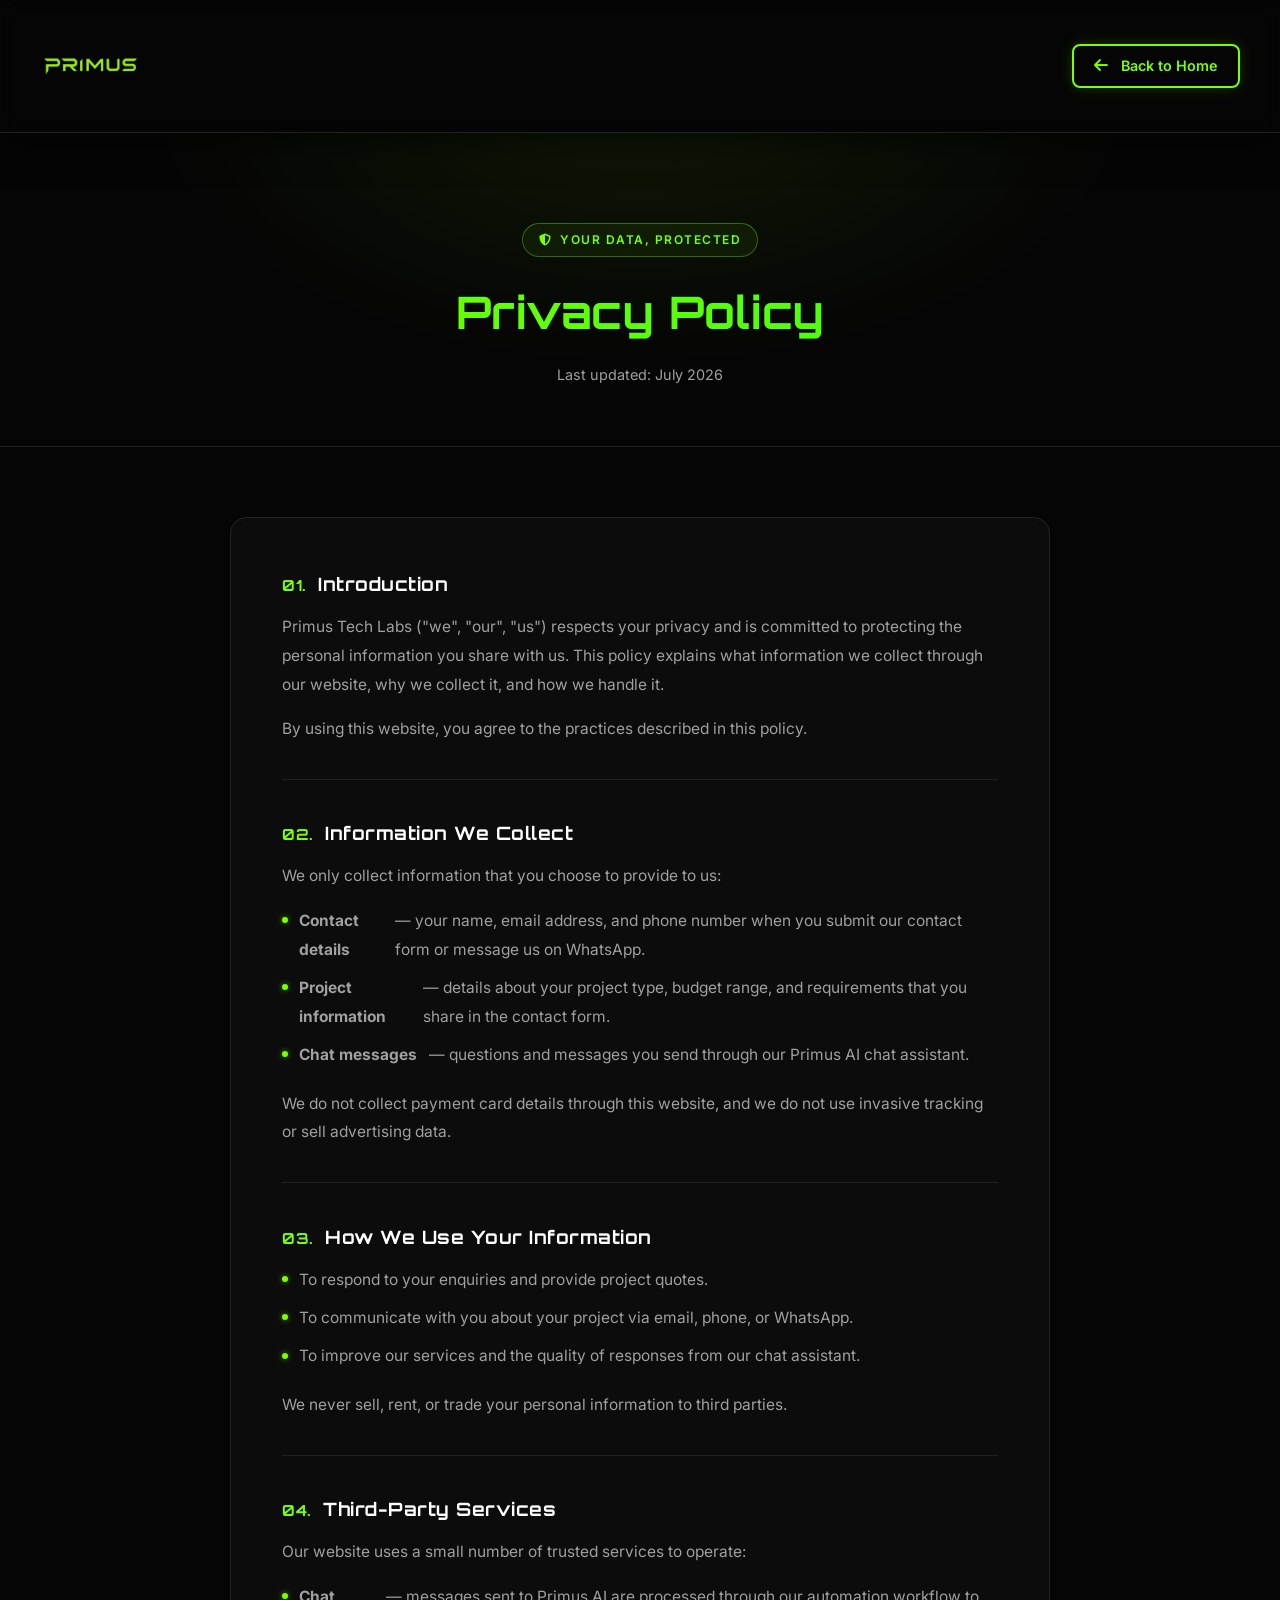
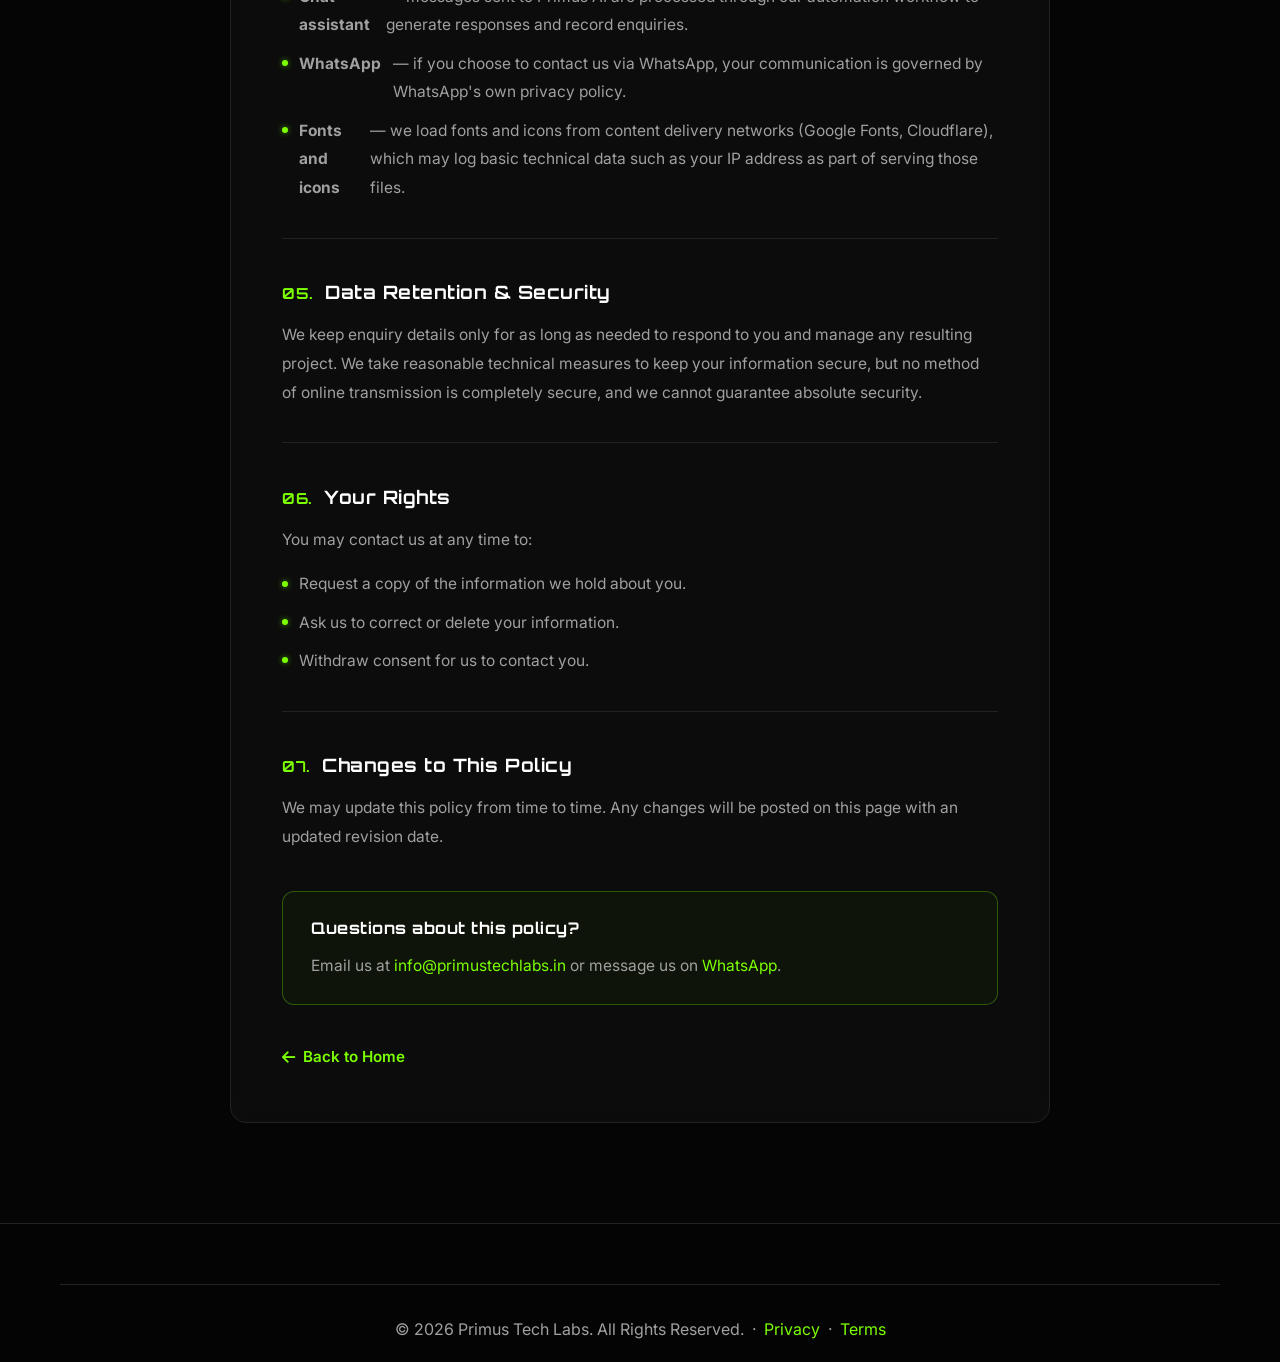
==== privacy.html @ ae185d6f "first commit" ====
<!DOCTYPE html>
<html lang="en">

<head>
    <meta charset="UTF-8">
    <meta name="viewport" content="width=device-width, initial-scale=1.0">
    <meta name="description"
        content="Privacy Policy for Primus Tech Labs — how we collect, use, and protect your information.">
    <meta name="robots" content="noindex, follow">
    <title>Privacy Policy | Primus Tech Labs</title>

    <link
        href="https://fonts.googleapis.com/css2?family=Orbitron:wght@400;700;900&family=Inter:wght@300;400;500;600;700&display=swap"
        rel="stylesheet">
    <link rel="stylesheet" href="https://cdnjs.cloudflare.com/ajax/libs/font-awesome/6.4.0/css/all.min.css">
    <link rel="stylesheet" href="style.css">
</head>

<body>
    <!-- Navbar -->
    <nav class="navbar">
        <div class="container navbar-content">
            <a href="index.html" class="navbar-brand">
                <img src="images/logo.png" alt="Primus Tech Labs logo" class="logo">
            </a>
            <a href="index.html" class="btn btn-secondary small"><i class="fas fa-arrow-left" aria-hidden="true"></i>
                Back to Home</a>
        </div>
    </nav>

    <!-- Legal Hero -->
    <header class="legal-hero">
        <div class="container">
            <span class="section-eyebrow"><i class="fas fa-shield-halved" aria-hidden="true"></i> Your Data,
                Protected</span>
            <h1>Privacy Policy</h1>
            <p class="legal-updated">Last updated: July 2026</p>
        </div>
    </header>

    <!-- Legal Body -->
    <main class="legal-body">
        <div class="container">
            <article class="legal-card">
                <h2><span class="legal-num">01.</span> Introduction</h2>
                <p>Primus Tech Labs ("we", "our", "us") respects your privacy and is committed to protecting the
                    personal information you share with us. This policy explains what information we collect through
                    our website, why we collect it, and how we handle it.</p>
                <p>By using this website, you agree to the practices described in this policy.</p>

                <hr class="legal-divider">

                <h2><span class="legal-num">02.</span> Information We Collect</h2>
                <p>We only collect information that you choose to provide to us:</p>
                <ul>
                    <li><strong>Contact details</strong> — your name, email address, and phone number when you submit
                        our contact form or message us on WhatsApp.</li>
                    <li><strong>Project information</strong> — details about your project type, budget range, and
                        requirements that you share in the contact form.</li>
                    <li><strong>Chat messages</strong> — questions and messages you send through our Primus AI chat
                        assistant.</li>
                </ul>
                <p>We do not collect payment card details through this website, and we do not use invasive tracking
                    or sell advertising data.</p>

                <hr class="legal-divider">

                <h2><span class="legal-num">03.</span> How We Use Your Information</h2>
                <ul>
                    <li>To respond to your enquiries and provide project quotes.</li>
                    <li>To communicate with you about your project via email, phone, or WhatsApp.</li>
                    <li>To improve our services and the quality of responses from our chat assistant.</li>
                </ul>
                <p>We never sell, rent, or trade your personal information to third parties.</p>

                <hr class="legal-divider">

                <h2><span class="legal-num">04.</span> Third-Party Services</h2>
                <p>Our website uses a small number of trusted services to operate:</p>
                <ul>
                    <li><strong>Chat assistant</strong> — messages sent to Primus AI are processed through our
                        automation workflow to generate responses and record enquiries.</li>
                    <li><strong>WhatsApp</strong> — if you choose to contact us via WhatsApp, your communication is
                        governed by WhatsApp's own privacy policy.</li>
                    <li><strong>Fonts and icons</strong> — we load fonts and icons from content delivery networks
                        (Google Fonts, Cloudflare), which may log basic technical data such as your IP address as part
                        of serving those files.</li>
                </ul>

                <hr class="legal-divider">

                <h2><span class="legal-num">05.</span> Data Retention &amp; Security</h2>
                <p>We keep enquiry details only for as long as needed to respond to you and manage any resulting
                    project. We take reasonable technical measures to keep your information secure, but no method of
                    online transmission is completely secure, and we cannot guarantee absolute security.</p>

                <hr class="legal-divider">

                <h2><span class="legal-num">06.</span> Your Rights</h2>
                <p>You may contact us at any time to:</p>
                <ul>
                    <li>Request a copy of the information we hold about you.</li>
                    <li>Ask us to correct or delete your information.</li>
                    <li>Withdraw consent for us to contact you.</li>
                </ul>

                <hr class="legal-divider">

                <h2><span class="legal-num">07.</span> Changes to This Policy</h2>
                <p>We may update this policy from time to time. Any changes will be posted on this page with an
                    updated revision date.</p>

                <div class="legal-contact-box">
                    <h3>Questions about this policy?</h3>
                    <p style="margin-bottom: 0;">Email us at <a
                            href="mailto:info@primustechlabs.in">info@primustechlabs.in</a>
                        or message us on <a href="https://wa.me/917639416446" target="_blank"
                            rel="noopener">WhatsApp</a>.</p>
                </div>

                <a href="index.html" class="legal-back"><i class="fas fa-arrow-left" aria-hidden="true"></i> Back to
                    Home</a>
            </article>
        </div>
    </main>

    <!-- Footer -->
    <footer class="footer">
        <div class="container">
            <div class="footer-bottom">
                <p>&copy; 2026 Primus Tech Labs. All Rights Reserved. &nbsp;·&nbsp; <a href="privacy.html"
                        style="color: var(--primary-green); text-decoration: none;">Privacy</a> &nbsp;·&nbsp;
                    <a href="terms.html" style="color: var(--primary-green); text-decoration: none;">Terms</a></p>
            </div>
        </div>
    </footer>
</body>

</html>
---- style.css ----
/* ==================== ROOT & GENERAL ==================== */

:root {
    --primary-green: #7CFF00;
    --accent-green: #39FF14;
    --bg-dark: #050505;
    --bg-card: #111111;
    --border-color: #222222;
    --text-primary: #FFFFFF;
    --text-secondary: #A0A0A0;
    --transition: 0.3s cubic-bezier(0.4, 0, 0.2, 1);
}

* {
    margin: 0;
    padding: 0;
    box-sizing: border-box;
}

html {
    scroll-behavior: smooth;
}

body {
    font-family: 'Inter', sans-serif;
    background-color: var(--bg-dark);
    color: var(--text-primary);
    line-height: 1.6;
    overflow-x: hidden;
}

.container {
    max-width: 1200px;
    margin: 0 auto;
    padding: 0 20px;
}

/* ==================== TYPOGRAPHY ==================== */

h1,
h2,
h3,
h4,
h5,
h6 {
    font-family: 'Orbitron', sans-serif;
    font-weight: 700;
    letter-spacing: 0.5px;
}

.section-header {
    text-align: center;
    max-width: 640px;
    margin: 0 auto 3.5rem;
}

.section-eyebrow {
    display: inline-flex;
    align-items: center;
    gap: 0.5rem;
    padding: 0.4rem 1rem;
    border: 1px solid rgba(124, 255, 0, 0.35);
    border-radius: 999px;
    background: rgba(124, 255, 0, 0.06);
    color: var(--primary-green);
    font-size: 0.75rem;
    font-weight: 600;
    letter-spacing: 1.5px;
    text-transform: uppercase;
    margin-bottom: 1.1rem;
}

.section-title {
    font-size: clamp(1.7rem, 3.2vw, 2.6rem);
    margin-bottom: 0.75rem;
    background: linear-gradient(135deg, var(--primary-green), var(--accent-green));
    -webkit-background-clip: text;
    -webkit-text-fill-color: transparent;
    background-clip: text;
    text-align: center;
    animation: fadeInDown 0.8s ease-out;
    line-height: 1.25;
}

@media (max-width: 768px) {
    .section-title {
        font-size: 2rem;
        margin-bottom: 0.8rem;
    }
}

@media (max-width: 480px) {
    .section-title {
        font-size: 1.6rem;
        margin-bottom: 0.6rem;
    }
}

.section-subtitle {
    text-align: center;
    color: var(--text-secondary);
    font-size: 1.02rem;
    margin: 0;
    line-height: 1.7;
}

/* ==================== ANIMATIONS ==================== */

@keyframes fadeInDown {
    from {
        opacity: 0;
        transform: translateY(-30px);
    }

    to {
        opacity: 1;
        transform: translateY(0);
    }
}

@keyframes fadeInUp {
    from {
        opacity: 0;
        transform: translateY(30px);
    }

    to {
        opacity: 1;
        transform: translateY(0);
    }
}

@keyframes slideIn {
    from {
        opacity: 0;
        transform: translateX(-50px);
    }

    to {
        opacity: 1;
        transform: translateX(0);
    }
}

@keyframes glow {

    0%,
    100% {
        box-shadow: 0 0 20px rgba(124, 255, 0, 0.3), inset 0 0 20px rgba(124, 255, 0, 0.1);
    }

    50% {
        box-shadow: 0 0 40px rgba(124, 255, 0, 0.6), inset 0 0 20px rgba(124, 255, 0, 0.2);
    }
}

@keyframes float {

    0%,
    100% {
        transform: translateY(0px) rotate(0deg);
    }

    50% {
        transform: translateY(-20px) rotate(5deg);
    }
}

@keyframes pulse {

    0%,
    100% {
        opacity: 1;
    }

    50% {
        opacity: 0.7;
    }
}

@keyframes rotateShape {
    0% {
        transform: rotate(0deg);
    }

    100% {
        transform: rotate(360deg);
    }
}

@keyframes shimmer {
    0% {
        background-position: -1000px 0;
    }

    100% {
        background-position: 1000px 0;
    }
}

/* ==================== BUTTONS ==================== */

.btn {
    display: inline-flex;
    align-items: center;
    justify-content: center;
    gap: 0.5rem;
    padding: 12px 30px;
    border-radius: 8px;
    font-family: 'Inter', sans-serif;
    font-size: 1rem;
    font-weight: 600;
    text-decoration: none;
    cursor: pointer;
    transition: all var(--transition);
    border: 2px solid transparent;
    text-align: center;
}

.btn-primary {
    background-color: var(--primary-green);
    color: var(--bg-dark);
    box-shadow: 0 0 20px rgba(124, 255, 0, 0.3);
}

.btn-primary:hover {
    background-color: var(--accent-green);
    box-shadow: 0 0 40px rgba(124, 255, 0, 0.6);
    transform: translateY(-3px);
}

.btn-primary-outline {
    background: transparent;
    color: var(--primary-green);
    border-color: var(--primary-green);
}

.btn-primary-outline:hover {
    background-color: var(--primary-green);
    color: var(--bg-dark);
    box-shadow: 0 0 30px rgba(124, 255, 0, 0.5);
}

.btn-secondary {
    background: transparent;
    color: var(--primary-green);
    border: 2px solid var(--primary-green);
    box-shadow: 0 0 15px rgba(124, 255, 0, 0.2);
}

.btn-secondary:hover {
    background-color: var(--primary-green);
    color: var(--bg-dark);
    box-shadow: 0 0 30px rgba(124, 255, 0, 0.6);
    transform: translateY(-3px);
}

.btn.small {
    padding: 8px 20px;
    font-size: 0.9rem;
}

.btn i {
    font-size: 1.1em;
    margin-right: 0.3rem;
}

/* ==================== NAVBAR ==================== */

.navbar {
    position: sticky;
    top: 0;
    z-index: 1000;
    backdrop-filter: blur(10px);
    background-color: rgba(5, 5, 5, 0.8);
    border-bottom: 1px solid var(--border-color);
    box-shadow: 0 10px 30px rgba(0, 0, 0, 0.5);
}

.navbar-content {
    display: flex;
    justify-content: space-between;
    align-items: center;
    padding: 1rem 0;
}

.navbar-brand {
    display: flex;
    align-items: center;
    gap: 10px;
    font-size: 1.3rem;
    font-weight: 700;
    color: var(--primary-green);
    text-decoration: none;
    transition: all var(--transition);
}

.navbar-brand:hover {
    text-shadow: 0 0 20px rgba(124, 255, 0, 0.5);
}

.logo {
    height: 100px;
    width: auto;
    max-width: 160px;
    object-fit: contain;
    border-radius: 8px;
}

.brand-text {
    font-family: 'Orbitron', sans-serif;
    letter-spacing: 1px;
}

.nav-links {
    display: flex;
    list-style: none;
    gap: 2rem;
    align-items: center;
}

.nav-links a {
    color: var(--text-primary);
    text-decoration: none;
    font-weight: 500;
    transition: all var(--transition);
    position: relative;
}

.nav-links a::after {
    content: '';
    position: absolute;
    bottom: -5px;
    left: 0;
    width: 0;
    height: 2px;
    background-color: var(--primary-green);
    transition: width var(--transition);
}

.nav-links a:hover::after {
    width: 100%;
}

.nav-links a:hover {
    color: var(--primary-green);
}

.hamburger {
    display: none;
    flex-direction: column;
    gap: 5px;
    background: none;
    border: none;
    cursor: pointer;
    z-index: 1001;
}

.hamburger span {
    width: 25px;
    height: 3px;
    background-color: var(--primary-green);
    border-radius: 2px;
    transition: all 0.3s ease;
}

.hamburger.active span:nth-child(1) {
    transform: rotate(45deg) translate(10px, 10px);
}

.hamburger.active span:nth-child(2) {
    opacity: 0;
}

.hamburger.active span:nth-child(3) {
    transform: rotate(-45deg) translate(7px, -7px);
}

@media (max-width: 768px) {
    .hamburger {
        display: flex;
    }

    .nav-links {
        position: absolute;
        top: 100%;
        left: 0;
        width: 100%;
        flex-direction: column;
        gap: 0;
        background-color: rgba(5, 5, 5, 0.98);
        border-bottom: 1px solid var(--border-color);
        max-height: 0;
        overflow: hidden;
        transition: max-height 0.3s ease;
        z-index: 100;
    }

    .nav-links.active {
        max-height: 600px;
    }

    .nav-links li {
        width: 100%;
        padding: 1rem;
        text-align: center;
        border-bottom: 1px solid var(--border-color);
    }

    .nav-links a {
        display: block;
    }

    .nav-links a::after {
        display: none;
    }

    .nav-links .btn {
        margin: 0.8rem auto;
        display: inline-flex;
    }
}

@media (max-width: 480px) {
    .navbar-brand {
        gap: 8px;
        font-size: 1.1rem;
    }

    .logo {
        height: 38px;
        max-width: 130px;
    }

    .brand-text {
        font-size: 0.95rem;
    }

    .nav-links li {
        padding: 0.8rem;
    }

    .nav-links a {
        font-size: 0.95rem;
    }

    .hamburger {
        gap: 4px;
    }

    .hamburger span {
        width: 20px;
        height: 2.5px;
    }
}

/* ==================== HERO SECTION ==================== */

.hero {
    position: relative;
    min-height: 100vh;
    display: flex;
    align-items: center;
    overflow: hidden;
    padding: clamp(60px, 10vh, 120px) 0;
    background: var(--bg-dark);
}

.particle-bg {
    position: absolute;
    inset: 0;
    width: 100%;
    height: 100%;
}

/* Soft radial green glows */
.hero-glow {
    position: absolute;
    border-radius: 50%;
    filter: blur(120px);
    pointer-events: none;
    z-index: 1;
}

.hero-glow-left {
    width: 480px;
    height: 480px;
    top: -140px;
    left: -160px;
    background: radial-gradient(circle, rgba(124, 255, 0, 0.10) 0%, transparent 70%);
}

.hero-glow-right {
    width: 560px;
    height: 560px;
    bottom: -180px;
    right: -140px;
    background: radial-gradient(circle, rgba(57, 255, 20, 0.08) 0%, transparent 70%);
}

.hero-content {
    position: relative;
    z-index: 10;
    display: grid;
    grid-template-columns: 1.05fr 0.95fr;
    gap: clamp(3rem, 6vw, 5.5rem);
    align-items: center;
    width: 100%;
}

/* --- Left column --- */

.hero-text {
    animation: slideIn 0.8s ease-out;
    max-width: 560px;
}

.hero-eyebrow {
    display: inline-flex;
    align-items: center;
    gap: 0.5rem;
    padding: 0.45rem 1rem;
    border: 1px solid rgba(124, 255, 0, 0.35);
    border-radius: 999px;
    background: rgba(124, 255, 0, 0.06);
    color: var(--primary-green);
    font-size: 0.8rem;
    font-weight: 600;
    letter-spacing: 1.5px;
    text-transform: uppercase;
    margin-bottom: 1.75rem;
}

.eyebrow-dot {
    width: 7px;
    height: 7px;
    border-radius: 50%;
    background: var(--primary-green);
    box-shadow: 0 0 8px var(--primary-green);
    animation: pulse 2s ease-in-out infinite;
}

.hero-title {
    font-size: clamp(2rem, 4.5vw, 3.4rem);
    line-height: 1.18;
    letter-spacing: 0.5px;
    margin-bottom: 1.5rem;
    color: var(--text-primary);
}

.title-accent {
    background: linear-gradient(135deg, var(--primary-green), var(--accent-green));
    -webkit-background-clip: text;
    -webkit-text-fill-color: transparent;
    background-clip: text;
}

.hero-subtitle {
    font-size: clamp(1rem, 1.4vw, 1.15rem);
    color: var(--text-secondary);
    margin-bottom: 2.25rem;
    line-height: 1.75;
    max-width: 48ch;
}

.hero-buttons {
    display: flex;
    gap: 1rem;
    flex-wrap: wrap;
    margin-bottom: 2.25rem;
}

.btn-hero {
    padding: 16px 36px;
    font-size: 1.05rem;
    box-shadow: 0 0 30px rgba(124, 255, 0, 0.45), 0 8px 24px rgba(0, 0, 0, 0.4);
}

.btn-hero:hover {
    box-shadow: 0 0 50px rgba(124, 255, 0, 0.7), 0 10px 28px rgba(0, 0, 0, 0.45);
}

.btn-hero-secondary {
    padding: 14px 30px;
    border-width: 1px;
    box-shadow: none;
}

.btn-hero-secondary:hover {
    box-shadow: 0 0 24px rgba(124, 255, 0, 0.4);
}

/* Trust indicators */
.hero-trust {
    display: flex;
    flex-wrap: wrap;
    gap: 0.6rem 1rem;
    list-style: none;
    padding: 0;
    margin: 0;
}

.hero-trust li {
    display: inline-flex;
    align-items: center;
    gap: 0.5rem;
    padding: 0.5rem 0.9rem;
    border: 1px solid var(--border-color);
    border-radius: 8px;
    background: rgba(17, 17, 17, 0.7);
    color: var(--text-secondary);
    font-size: 0.85rem;
    font-weight: 500;
    transition: border-color var(--transition), color var(--transition);
}

.hero-trust li:hover {
    border-color: rgba(124, 255, 0, 0.4);
    color: var(--text-primary);
}

.hero-trust li i {
    color: var(--primary-green);
    font-size: 0.75rem;
}

/* --- Right column: mockups --- */

.hero-visual {
    position: relative;
    min-height: 440px;
    animation: fadeInUp 0.8s ease-out 0.2s both;
}

.mockup-glow {
    position: absolute;
    top: 50%;
    left: 50%;
    width: 90%;
    height: 80%;
    transform: translate(-50%, -50%);
    background: radial-gradient(ellipse, rgba(124, 255, 0, 0.14) 0%, transparent 65%);
    filter: blur(40px);
    animation: glowPulse 5s ease-in-out infinite;
    pointer-events: none;
}

@keyframes glowPulse {

    0%,
    100% {
        opacity: 0.7;
    }

    50% {
        opacity: 1;
    }
}

/* Browser window */
.browser-mockup {
    position: absolute;
    top: 8%;
    left: 0;
    width: 82%;
    border: 1px solid rgba(124, 255, 0, 0.25);
    border-radius: 12px;
    background: #0b0d0a;
    box-shadow: 0 24px 60px rgba(0, 0, 0, 0.6), 0 0 40px rgba(124, 255, 0, 0.08);
    overflow: hidden;
    animation: floatSoft 7s ease-in-out infinite;
}

.browser-bar {
    display: flex;
    align-items: center;
    gap: 6px;
    padding: 10px 14px;
    background: #101310;
    border-bottom: 1px solid rgba(124, 255, 0, 0.15);
}

.browser-dot {
    width: 10px;
    height: 10px;
    border-radius: 50%;
}

.dot-red {
    background: #ff5f57;
}

.dot-yellow {
    background: #febc2e;
}

.dot-green {
    background: #28c840;
}

.browser-url {
    margin-left: 12px;
    flex: 1;
    display: flex;
    align-items: center;
    gap: 6px;
    padding: 4px 12px;
    border-radius: 6px;
    background: #181c17;
    color: #6f7a68;
    font-size: 0.7rem;
    font-family: 'Inter', sans-serif;
}

.browser-url i {
    color: var(--primary-green);
    font-size: 0.6rem;
}

.browser-body {
    padding: 18px;
}

.mock-nav {
    display: flex;
    justify-content: space-between;
    align-items: center;
    margin-bottom: 20px;
}

.mock-logo {
    width: 56px;
    height: 12px;
    border-radius: 4px;
    background: var(--primary-green);
    opacity: 0.9;
}

.mock-links {
    display: flex;
    gap: 10px;
}

.mock-links i {
    width: 28px;
    height: 8px;
    border-radius: 4px;
    background: #2a2f28;
}

.mock-hero {
    display: flex;
    flex-direction: column;
    gap: 10px;
    margin-bottom: 20px;
}

.mock-line {
    display: block;
    border-radius: 4px;
    background: #2a2f28;
}

.mock-line-lg {
    width: 75%;
    height: 14px;
    background: linear-gradient(90deg, #3a4237, #262b24);
}

.mock-line-md {
    width: 55%;
    height: 9px;
}

.mock-line-sm {
    width: 40%;
    height: 8px;
}

.mock-btn {
    width: 90px;
    height: 26px;
    border-radius: 6px;
    background: var(--primary-green);
    box-shadow: 0 0 14px rgba(124, 255, 0, 0.5);
    margin-top: 4px;
}

.mock-btn-sm {
    width: 64px;
    height: 20px;
}

.mock-cards {
    display: grid;
    grid-template-columns: repeat(3, 1fr);
    gap: 10px;
}

.mock-card {
    height: 52px;
    border-radius: 8px;
    background: #161a15;
    border: 1px solid #232823;
}

/* Phone mockup */
.phone-mockup {
    position: absolute;
    right: 0;
    bottom: 4%;
    width: 34%;
    max-width: 170px;
    aspect-ratio: 9 / 18;
    border: 1px solid rgba(124, 255, 0, 0.3);
    border-radius: 24px;
    background: #0b0d0a;
    box-shadow: 0 20px 50px rgba(0, 0, 0, 0.65), 0 0 30px rgba(124, 255, 0, 0.1);
    padding: 12px 10px;
    animation: floatSoft 6s ease-in-out infinite 1.2s;
}

.phone-notch {
    width: 40%;
    height: 6px;
    border-radius: 999px;
    background: #1d211c;
    margin: 0 auto 12px;
}

.phone-screen {
    display: flex;
    flex-direction: column;
    gap: 9px;
}

.mock-img {
    display: block;
    width: 100%;
    height: 64px;
    border-radius: 8px;
    background: linear-gradient(135deg, #1a2016, #10140e);
    border: 1px solid #232823;
}

/* Floating metric card */
.metric-card {
    position: absolute;
    left: 4%;
    bottom: 10%;
    display: flex;
    align-items: center;
    gap: 12px;
    padding: 12px 18px;
    border: 1px solid rgba(124, 255, 0, 0.3);
    border-radius: 12px;
    background: rgba(11, 13, 10, 0.9);
    backdrop-filter: blur(8px);
    box-shadow: 0 14px 36px rgba(0, 0, 0, 0.55);
    animation: floatSoft 5.5s ease-in-out infinite 0.6s;
}

.metric-card i {
    color: var(--primary-green);
    font-size: 1.3rem;
}

.metric-text {
    display: flex;
    flex-direction: column;
    line-height: 1.25;
}

.metric-text strong {
    font-family: 'Orbitron', sans-serif;
    color: var(--text-primary);
    font-size: 1rem;
}

.metric-text span {
    color: var(--text-secondary);
    font-size: 0.72rem;
}

@keyframes floatSoft {

    0%,
    100% {
        transform: translateY(0);
    }

    50% {
        transform: translateY(-12px);
    }
}

/* Reduced motion */
@media (prefers-reduced-motion: reduce) {

    .browser-mockup,
    .phone-mockup,
    .metric-card,
    .mockup-glow,
    .eyebrow-dot,
    .hero-text,
    .hero-visual {
        animation: none !important;
    }
}

/* --- Hero responsive --- */

@media (max-width: 1024px) {
    .hero-content {
        grid-template-columns: 1fr;
        gap: 3.5rem;
        text-align: center;
    }

    .hero-text {
        margin: 0 auto;
    }

    .hero-subtitle {
        margin-left: auto;
        margin-right: auto;
    }

    .hero-buttons,
    .hero-trust {
        justify-content: center;
    }

    .hero-visual {
        max-width: 560px;
        margin: 0 auto;
        width: 100%;
        min-height: 400px;
    }
}

@media (max-width: 768px) {
    .hero {
        padding: 56px 0;
    }

    .hero-eyebrow {
        margin-bottom: 1.25rem;
    }

    .hero-buttons {
        gap: 0.8rem;
    }

    .btn-hero,
    .btn-hero-secondary {
        width: 100%;
        max-width: 340px;
        margin: 0 auto;
    }

    .hero-buttons {
        flex-direction: column;
        align-items: center;
    }

    .hero-visual {
        min-height: 340px;
        max-width: 420px;
    }

    .metric-card {
        padding: 10px 14px;
    }
}

@media (max-width: 480px) {
    .hero {
        padding: 44px 0;
        min-height: auto;
    }

    .hero-subtitle {
        margin-bottom: 1.75rem;
    }

    .hero-visual {
        min-height: 280px;
        max-width: 320px;
    }

    .browser-mockup {
        width: 88%;
    }

    .phone-mockup {
        max-width: 120px;
    }

    .metric-card {
        left: 0;
        bottom: 4%;
    }

    .btn {
        padding: 12px 22px;
        font-size: 0.95rem;
    }

    .btn i {
        font-size: 1rem;
    }
}

/* ==================== PARTICLES CANVAS ==================== */
/* Particle animation is handled by JavaScript */

/* ==================== STATS SECTION ==================== */

.stats {
    padding: 80px 0;
    background: linear-gradient(180deg, rgba(124, 255, 0, 0.05) 0%, rgba(5, 5, 5, 1) 100%);
    border-top: 1px solid var(--border-color);
    border-bottom: 1px solid var(--border-color);
}

.stats-grid {
    display: grid;
    grid-template-columns: repeat(auto-fit, minmax(250px, 1fr));
    gap: 2rem;
}

.stat-card {
    background: rgba(17, 17, 17, 0.8);
    border: 1px solid var(--border-color);
    backdrop-filter: blur(10px);
    padding: 2rem;
    border-radius: 12px;
    text-align: center;
    transition: all var(--transition);
    animation: fadeInUp 0.8s ease-out;
}

.stat-card:hover {
    border-color: var(--primary-green);
    box-shadow: 0 0 30px rgba(124, 255, 0, 0.3);
    transform: translateY(-10px);
    background: rgba(17, 17, 17, 0.95);
}

.stat-number {
    font-size: 3.5rem;
    font-weight: 900;
    color: var(--primary-green);
    margin-bottom: 0.5rem;
    font-family: 'Orbitron', sans-serif;
}

.stat-label {
    color: var(--text-secondary);
    font-size: 1.1rem;
}

@media (max-width: 768px) {
    .stats-grid {
        grid-template-columns: repeat(2, 1fr);
        gap: 1.5rem;
    }

    .stat-card {
        padding: 1.5rem 1rem;
    }

    .stat-number {
        font-size: 2.5rem;
    }

    .stat-label {
        font-size: 0.95rem;
    }
}

@media (max-width: 480px) {
    .stats-grid {
        grid-template-columns: 1fr;
        gap: 1rem;
    }

    .stat-card {
        padding: 1.2rem 1rem;
    }

    .stat-number {
        font-size: 2rem;
    }

    .stat-label {
        font-size: 0.9rem;
    }
}

/* ==================== SERVICES SECTION ==================== */

.services {
    padding: 80px 0;
}

.services-grid {
    display: grid;
    grid-template-columns: repeat(auto-fit, minmax(280px, 1fr));
    gap: 2rem;
}

.service-card {
    background: rgba(17, 17, 17, 0.6);
    border: 1px solid var(--border-color);
    backdrop-filter: blur(10px);
    padding: 2.5rem 2rem;
    border-radius: 12px;
    transition: all var(--transition);
    animation: fadeInUp 0.8s ease-out;
    text-align: center;
}

.service-card:hover {
    border-color: var(--primary-green);
    box-shadow: 0 0 40px rgba(124, 255, 0, 0.4);
    transform: scale(1.05) translateY(-10px);
    background: rgba(17, 17, 17, 0.9);
}

.service-icon {
    font-size: 2.5rem;
    margin-bottom: 1rem;
    display: inline-block;
    transition: all var(--transition);
    color: var(--primary-green);
}

.service-card:hover .service-icon {
    transform: scale(1.3);
    text-shadow: 0 0 20px rgba(124, 255, 0, 0.5);
}

.service-card h3 {
    font-size: 1.5rem;
    margin-bottom: 1rem;
    color: var(--primary-green);
}

.service-card p {
    color: var(--text-secondary);
    line-height: 1.8;
}

@media (max-width: 768px) {
    .services-grid {
        grid-template-columns: repeat(auto-fit, minmax(250px, 1fr));
        gap: 1.5rem;
    }

    .service-card {
        padding: 1.5rem 1.2rem;
    }

    .service-icon {
        font-size: 2rem;
    }

    .service-card h3 {
        font-size: 1.2rem;
    }

    .service-card p {
        font-size: 0.9rem;
    }
}

@media (max-width: 480px) {
    .services-grid {
        grid-template-columns: 1fr;
        gap: 1rem;
    }

    .service-card {
        padding: 1.2rem 1rem;
    }

    .service-icon {
        font-size: 1.8rem;
    }

    .service-card h3 {
        font-size: 1.1rem;
    }

    .service-card p {
        font-size: 0.85rem;
    }
}

/* ==================== WHY CHOOSE US SECTION ==================== */

.why-choose {
    padding: 80px 0;
    background: linear-gradient(180deg, rgba(5, 5, 5, 1) 0%, rgba(124, 255, 0, 0.05) 100%);
    border-top: 1px solid var(--border-color);
}

.features-grid {
    display: grid;
    grid-template-columns: repeat(auto-fit, minmax(300px, 1fr));
    gap: 2rem;
}

.feature-card {
    background: rgba(17, 17, 17, 0.7);
    border: 1px solid var(--border-color);
    backdrop-filter: blur(10px);
    padding: 2rem;
    border-radius: 12px;
    transition: all var(--transition);
    animation: fadeInUp 0.8s ease-out;
}

.feature-card:hover {
    border-color: var(--accent-green);
    box-shadow: 0 0 30px rgba(57, 255, 20, 0.4);
    transform: translateY(-8px);
}

.feature-icon {
    font-size: 2.2rem;
    margin-bottom: 1rem;
    display: inline-block;
    color: var(--accent-green);
}

.feature-card h3 {
    font-size: 1.3rem;
    margin-bottom: 0.8rem;
    color: var(--accent-green);
}

.feature-card p {
    color: var(--text-secondary);
    line-height: 1.7;
}

@media (max-width: 768px) {
    .features-grid {
        grid-template-columns: repeat(2, 1fr);
        gap: 1.5rem;
    }

    .feature-card {
        padding: 1.5rem 1.2rem;
    }

    .feature-icon {
        font-size: 1.8rem;
    }

    .feature-card h3 {
        font-size: 1.1rem;
    }

    .feature-card p {
        font-size: 0.9rem;
    }
}

@media (max-width: 480px) {
    .features-grid {
        grid-template-columns: 1fr;
    }

    .feature-card {
        padding: 1.2rem 1rem;
    }

    .feature-icon {
        font-size: 1.6rem;
    }

    .feature-card h3 {
        font-size: 1rem;
    }

    .feature-card p {
        font-size: 0.85rem;
    }
}

/* ==================== PROCESS SECTION ==================== */

.process {
    padding: 80px 0;
    border-top: 1px solid var(--border-color);
}

.timeline {
    position: relative;
    max-width: 900px;
    margin: 0 auto;
}

.timeline::before {
    content: '';
    position: absolute;
    left: 50%;
    top: 0;
    bottom: 0;
    width: 2px;
    background: linear-gradient(180deg, var(--primary-green), var(--accent-green), transparent);
    transform: translateX(-50%);
}

.timeline-item {
    margin-bottom: 3rem;
    position: relative;
}

.timeline-item:nth-child(odd) .timeline-content {
    text-align: right;
    margin-right: 52%;
}

.timeline-item:nth-child(even) .timeline-content {
    margin-left: 52%;
}

.timeline-dot {
    position: absolute;
    left: 50%;
    top: 0;
    width: 20px;
    height: 20px;
    background-color: var(--primary-green);
    border: 3px solid var(--bg-dark);
    border-radius: 50%;
    transform: translateX(-50%);
    box-shadow: 0 0 20px rgba(124, 255, 0, 0.6);
    z-index: 10;
}

.timeline-content {
    background: rgba(17, 17, 17, 0.7);
    border: 1px solid var(--border-color);
    backdrop-filter: blur(10px);
    padding: 1.5rem;
    border-radius: 8px;
    transition: all var(--transition);
    animation: fadeInUp 0.8s ease-out;
}

.timeline-content:hover {
    border-color: var(--primary-green);
    box-shadow: 0 0 30px rgba(124, 255, 0, 0.3);
}

.timeline-content h3 {
    color: var(--primary-green);
    font-size: 1.3rem;
    margin-bottom: 0.5rem;
}

.timeline-content p {
    color: var(--text-secondary);
    font-size: 0.95rem;
}

@media (max-width: 768px) {
    .timeline::before {
        left: 20px;
    }

    .timeline-dot {
        left: 20px;
    }

    .timeline-item:nth-child(odd) .timeline-content,
    .timeline-item:nth-child(even) .timeline-content {
        text-align: left;
        margin-left: 60px;
        margin-right: 0;
    }

    .timeline-content {
        padding: 1.2rem;
    }

    .timeline-content h3 {
        font-size: 1.1rem;
    }

    .timeline-content p {
        font-size: 0.85rem;
    }
}

@media (max-width: 480px) {
    .timeline-item {
        margin-bottom: 2rem;
    }

    .timeline-content {
        padding: 1rem;
        margin-left: 50px;
    }

    .timeline-dot {
        left: 15px;
        width: 16px;
        height: 16px;
    }

    .timeline-content h3 {
        font-size: 1rem;
    }

    .timeline-content p {
        font-size: 0.8rem;
    }
}

/* ==================== PORTFOLIO SECTION ==================== */

.portfolio {
    padding: 80px 0;
    background: linear-gradient(180deg, rgba(124, 255, 0, 0.05) 0%, rgba(5, 5, 5, 1) 100%);
    border-top: 1px solid var(--border-color);
}

.portfolio-grid {
    display: grid;
    grid-template-columns: repeat(auto-fit, minmax(350px, 1fr));
    gap: 2rem;
}

.portfolio-card {
    background: rgba(17, 17, 17, 0.7);
    border: 1px solid var(--border-color);
    backdrop-filter: blur(10px);
    border-radius: 12px;
    overflow: hidden;
    transition: all var(--transition);
    animation: fadeInUp 0.8s ease-out;
}

.portfolio-card:hover {
    border-color: var(--primary-green);
    box-shadow: 0 0 40px rgba(124, 255, 0, 0.4);
    transform: translateY(-10px);
}

.portfolio-image {
    position: relative;
    overflow: hidden;
    height: 250px;
}

.portfolio-image img {
    width: 100%;
    height: 100%;
    object-fit: cover;
    transition: transform var(--transition);
}

.portfolio-card:hover .portfolio-image img {
    transform: scale(1.1);
}

.portfolio-overlay {
    position: absolute;
    top: 0;
    left: 0;
    right: 0;
    bottom: 0;
    background: rgba(5, 5, 5, 0.8);
    display: flex;
    align-items: center;
    justify-content: center;
    opacity: 0;
    transition: opacity var(--transition);
    backdrop-filter: blur(5px);
}

.portfolio-card:hover .portfolio-overlay {
    opacity: 1;
}

.portfolio-content {
    padding: 1.5rem;
}

.portfolio-content h3 {
    color: var(--primary-green);
    font-size: 1.3rem;
    margin-bottom: 0.5rem;
}

.portfolio-content p {
    color: var(--text-secondary);
    font-size: 0.95rem;
    margin-bottom: 1rem;
    line-height: 1.6;
}

@media (max-width: 768px) {
    .portfolio-grid {
        grid-template-columns: repeat(auto-fit, minmax(280px, 1fr));
        gap: 1.5rem;
    }

    .portfolio-image {
        height: 200px;
    }

    .portfolio-content {
        padding: 1.2rem;
    }

    .portfolio-content h3 {
        font-size: 1.1rem;
    }

    .portfolio-content p {
        font-size: 0.9rem;
    }

    .tech-tag {
        font-size: 0.75rem;
        padding: 0.25rem 0.6rem;
    }
}

@media (max-width: 480px) {
    .portfolio-grid {
        grid-template-columns: 1fr;
    }

    .portfolio-image {
        height: 180px;
    }

    .portfolio-content h3 {
        font-size: 1rem;
    }

    .portfolio-content p {
        font-size: 0.85rem;
    }
}

.tech-tags {
    display: flex;
    flex-wrap: wrap;
    gap: 0.5rem;
}

.tech-tag {
    display: inline-block;
    background: rgba(124, 255, 0, 0.1);
    color: var(--primary-green);
    padding: 0.3rem 0.8rem;
    border-radius: 4px;
    font-size: 0.8rem;
    border: 1px solid rgba(124, 255, 0, 0.3);
}

/* ==================== TECHNOLOGIES SECTION ==================== */

.technologies {
    padding: 80px 0;
    border-top: 1px solid var(--border-color);
}

.tech-grid {
    display: grid;
    grid-template-columns: repeat(auto-fit, minmax(200px, 1fr));
    gap: 2rem;
}

.tech-card {
    background: rgba(17, 17, 17, 0.6);
    border: 1px solid var(--border-color);
    backdrop-filter: blur(10px);
    padding: 2rem;
    border-radius: 12px;
    text-align: center;
    transition: all var(--transition);
    animation: fadeInUp 0.8s ease-out;
}

.tech-card:hover {
    border-color: var(--primary-green);
    box-shadow: 0 0 30px rgba(124, 255, 0, 0.4);
    transform: translateY(-8px) rotateY(10deg);
}

.tech-logo {
    font-size: 1.8rem;
    font-weight: 700;
    color: var(--primary-green);
    margin-bottom: 1rem;
    font-family: 'Orbitron', sans-serif;
}

.tech-logo-img {
    width: 60px;
    height: 60px;
    margin: 0 auto 1rem;
    filter: brightness(1.2);
    transition: all var(--transition);
}

.tech-card:hover .tech-logo-img {
    filter: brightness(1.5) drop-shadow(0 0 10px rgba(124, 255, 0, 0.6));
    transform: scale(1.1);
}

.tech-card p {
    color: var(--text-secondary);
    font-size: 0.95rem;
}

@media (max-width: 768px) {
    .tech-grid {
        grid-template-columns: repeat(auto-fit, minmax(150px, 1fr));
        gap: 1.5rem;
    }

    .tech-card {
        padding: 1.5rem 1rem;
    }

    .tech-logo-img {
        width: 50px;
        height: 50px;
    }

    .tech-card p {
        font-size: 0.85rem;
    }
}

@media (max-width: 480px) {
    .tech-grid {
        grid-template-columns: repeat(2, 1fr);
        gap: 1rem;
    }

    .tech-card {
        padding: 1.2rem 0.8rem;
    }

    .tech-logo-img {
        width: 45px;
        height: 45px;
    }

    .tech-card p {
        font-size: 0.8rem;
    }
}

/* ==================== TESTIMONIALS SECTION ==================== */

.testimonials {
    padding: 80px 0;
    background: linear-gradient(180deg, rgba(5, 5, 5, 1) 0%, rgba(124, 255, 0, 0.05) 100%);
    border-top: 1px solid var(--border-color);
}

.testimonials-carousel {
    position: relative;
    max-width: 800px;
    margin: 0 auto;
    display: flex;
    align-items: center;
    gap: 2rem;
}

.testimonial-container {
    flex: 1;
    position: relative;
    height: 400px;
    overflow: hidden;
    border-radius: 12px;
}

.testimonial-card {
    position: absolute;
    width: 100%;
    background: rgba(17, 17, 17, 0.8);
    border: 1px solid var(--border-color);
    backdrop-filter: blur(10px);
    padding: 2.5rem;
    border-radius: 12px;
    display: flex;
    flex-direction: column;
    align-items: center;
    text-align: center;
    opacity: 0;
    transform: translateX(100%);
    transition: all 0.6s ease;
    min-height: 400px;
    height: auto;
}

.testimonial-card.active {
    opacity: 1;
    transform: translateX(0);
    z-index: 10;
}

.testimonial-avatar {
    width: 80px;
    height: 80px;
    margin-bottom: 1.5rem;
    border-radius: 50%;
    overflow: hidden;
    border: 3px solid var(--primary-green);
    box-shadow: 0 0 20px rgba(124, 255, 0, 0.4);
}

.testimonial-avatar img {
    width: 100%;
    height: 100%;
    object-fit: cover;
}

.testimonial-text {
    color: var(--text-secondary);
    font-size: 1rem;
    margin-bottom: 1.5rem;
    font-style: italic;
    line-height: 1.5;
}

.testimonial-author {
    color: var(--primary-green);
    font-size: 1.1rem;
    margin-bottom: 0.3rem;
}

.testimonial-role {
    color: var(--text-secondary);
    font-size: 0.9rem;
}

.carousel-btn {
    background: rgba(124, 255, 0, 0.1);
    border: 1px solid var(--primary-green);
    color: var(--primary-green);
    width: 45px;
    height: 45px;
    border-radius: 50%;
    font-size: 1.3rem;
    cursor: pointer;
    transition: all var(--transition);
    flex-shrink: 0;
}

.carousel-btn:hover {
    background: var(--primary-green);
    color: var(--bg-dark);
    box-shadow: 0 0 20px rgba(124, 255, 0, 0.5);
}

.carousel-dots {
    display: flex;
    justify-content: center;
    gap: 1rem;
    margin-top: 2rem;
}

.dot {
    width: 12px;
    height: 12px;
    border-radius: 50%;
    background: var(--border-color);
    cursor: pointer;
    transition: all var(--transition);
    border: 2px solid transparent;
}

.dot.active {
    background: var(--primary-green);
    box-shadow: 0 0 15px rgba(124, 255, 0, 0.6);
    width: 30px;
    border-radius: 6px;
}

@media (max-width: 768px) {

    .testimonials-carousel {
        flex-direction: column;
        gap: 1.5rem;
        max-width: 100%;
    }

    .testimonial-container {
        height: auto;
        position: relative;
        min-height: 300px;
        width: 100%;
    }

    .carousel-btn {
        width: 40px;
        height: 40px;
        font-size: 1.1rem;
        flex-shrink: 0;
    }

    .testimonial-card {
        position: absolute;
        min-height: auto;
        height: 100%;
        padding: 1.5rem 1.2rem;
        transform: translateX(0) !important;
        opacity: 0;
        display: none;
        z-index: 1;
    }

    .testimonial-card.active {
        display: flex;
        opacity: 1;
        z-index: 10;
    }

    .testimonial-avatar {
        width: 70px;
        height: 70px;
        margin-bottom: 1rem;
    }

    .testimonial-text {
        font-size: 0.95rem;
        margin-bottom: 1rem;
        line-height: 1.6;
    }

    .testimonial-author {
        font-size: 1rem;
    }

    .testimonial-role {
        font-size: 0.85rem;
    }
}

@media (max-width: 480px) {
    .testimonials-carousel {
        padding: 0 10px;
        gap: 1rem;
    }

    .testimonial-container {
        height: auto;
        min-height: auto;
    }

    .carousel-btn {
        width: 35px;
        height: 35px;
        font-size: 0.9rem;
        padding: 0;
    }

    .testimonial-card {
        min-height: auto;
        height: auto;
        padding: 1rem 0.8rem;
        position: static;
    }

    .testimonial-card.active {
        display: flex;
        opacity: 1;
    }

    .testimonial-card:not(.active) {
        display: none;
    }

    .testimonial-avatar {
        width: 55px;
        height: 55px;
        margin-bottom: 0.8rem;
        border-width: 2px;
    }

    .testimonial-text {

        display: none;
    }

    .testimonial-author {
        font-size: 0.95rem;
        margin-bottom: 0.2rem;
    }

    .testimonial-role {
        font-size: 0.8rem;
    }
}

/* ==================== PRICING SECTION ==================== */

.pricing {
    padding: 80px 0;
    border-top: 1px solid var(--border-color);
}

.pricing-grid {
    display: grid;
    grid-template-columns: repeat(auto-fit, minmax(300px, 1fr));
    gap: 2rem;
    align-items: center;
}

.pricing-card {
    background: rgba(17, 17, 17, 0.7);
    border: 1px solid var(--border-color);
    backdrop-filter: blur(10px);
    padding: 2.5rem 2rem;
    border-radius: 12px;
    text-align: center;
    transition: all var(--transition);
    animation: fadeInUp 0.8s ease-out;
    position: relative;
}

.pricing-card.featured {
    transform: scale(1.05);
    border-color: var(--primary-green);
    box-shadow: 0 0 40px rgba(124, 255, 0, 0.3);
}

.pricing-card:hover {
    border-color: var(--primary-green);
    box-shadow: 0 0 30px rgba(124, 255, 0, 0.4);
}

.badge {
    position: absolute;
    top: -15px;
    left: 50%;
    transform: translateX(-50%);
    background: linear-gradient(135deg, var(--primary-green), var(--accent-green));
    color: var(--bg-dark);
    padding: 0.5rem 1.5rem;
    border-radius: 20px;
    font-size: 0.9rem;
    font-weight: 700;
}

.pricing-card h3 {
    font-size: 1.8rem;
    color: var(--primary-green);
    margin: 1rem 0;
}

.price {
    font-size: 3rem;
    font-weight: 900;
    color: var(--primary-green);
    margin: 1rem 0;
}

.price-period {
    color: var(--text-secondary);
    font-size: 0.9rem;
    margin-bottom: 2rem;
}

.features-list {
    list-style: none;
    margin-bottom: 2rem;
    text-align: left;
}

.features-list li {
    color: var(--text-secondary);
    padding: 0.8rem 0;
    border-bottom: 1px solid var(--border-color);
}

.features-list li:last-child {
    border-bottom: none;
}

@media (max-width: 768px) {
    .pricing-grid {
        grid-template-columns: 1fr;
        gap: 1.5rem;
    }

    .pricing-card.featured {
        transform: scale(1);
    }

    .pricing-card {
        padding: 1.5rem 1.2rem;
    }

    .price {
        font-size: 2.2rem;
    }

    .features-list li {
        font-size: 0.9rem;
        padding: 0.6rem 0;
    }
}

@media (max-width: 480px) {
    .pricing-card {
        padding: 1.2rem 1rem;
    }

    .price {
        font-size: 2rem;
    }

    .features-list li {
        font-size: 0.85rem;
        padding: 0.5rem 0;
    }

    .btn {
        font-size: 0.9rem;
        padding: 10px 20px;
    }
}

/* ==================== FAQ SECTION ==================== */

.faq {
    padding: 80px 0;
    background: linear-gradient(180deg, rgba(124, 255, 0, 0.05) 0%, rgba(5, 5, 5, 1) 100%);
    border-top: 1px solid var(--border-color);
}

.faq-container {
    max-width: 800px;
    margin: 0 auto;
}

.faq-item {
    background: rgba(17, 17, 17, 0.6);
    border: 1px solid var(--border-color);
    backdrop-filter: blur(10px);
    margin-bottom: 1.5rem;
    border-radius: 8px;
    overflow: hidden;
    animation: fadeInUp 0.8s ease-out;
}

.faq-question {
    width: 100%;
    padding: 1.5rem;
    background: rgba(17, 17, 17, 0.8);
    border: none;
    color: var(--primary-green);
    text-align: left;
    font-size: 1.1rem;
    font-weight: 600;
    cursor: pointer;
    transition: all var(--transition);
    display: flex;
    justify-content: space-between;
    align-items: center;
    font-family: 'Orbitron', sans-serif;
}

.faq-question:hover {
    background: rgba(124, 255, 0, 0.05);
    padding-left: 2rem;
}

.faq-icon {
    font-size: 1.5rem;
    transition: transform var(--transition);
    color: var(--primary-green);
}

.faq-item.active .faq-icon {
    transform: rotate(45deg);
}

.faq-answer {
    max-height: 0;
    overflow: hidden;
    transition: max-height 0.3s ease;
    background: rgba(17, 17, 17, 0.4);
}

.faq-item.active .faq-answer {
    max-height: 500px;
}

.faq-answer p {
    padding: 1.5rem;
    color: var(--text-secondary);
    line-height: 1.8;
}

/* ==================== CTA SECTION ==================== */

.cta-section {
    padding: 80px 0;
    border-top: 1px solid var(--border-color);
}

.cta-card {
    background: rgba(17, 17, 17, 0.8);
    border: 2px solid var(--primary-green);
    backdrop-filter: blur(10px);
    padding: 3rem 2.5rem;
    border-radius: 12px;
    text-align: center;
    animation: fadeInUp 0.8s ease-out;
    box-shadow: 0 0 40px rgba(124, 255, 0, 0.3);
}

.cta-card:hover {
    box-shadow: 0 0 60px rgba(124, 255, 0, 0.5);
    animation: glow 2s infinite;
}

.cta-card h2 {
    font-size: 2.5rem;
    margin-bottom: 1rem;
    color: var(--primary-green);
}

.cta-card p {
    color: var(--text-secondary);
    font-size: 1.1rem;
    margin-bottom: 2rem;
    line-height: 1.8;
}

.cta-buttons {
    display: flex;
    gap: 1rem;
    justify-content: center;
    flex-wrap: wrap;
}

@media (max-width: 768px) {
    .cta-card {
        padding: 2rem 1.5rem;
    }

    .cta-card h2 {
        font-size: 1.8rem;
    }

    .cta-card p {
        font-size: 1rem;
    }

    .cta-buttons {
        flex-direction: column;
        gap: 0.8rem;
    }
}

@media (max-width: 480px) {
    .cta-card {
        padding: 1.5rem 1rem;
    }

    .cta-card h2 {
        font-size: 1.4rem;
    }

    .cta-card p {
        font-size: 0.9rem;
        margin-bottom: 1.5rem;
    }

    .cta-buttons {
        flex-direction: column;
    }

    .btn {
        width: 100%;
    }
}

/* ==================== CONTACT SECTION ==================== */

.contact {
    padding: 80px 0;
    background: linear-gradient(180deg, rgba(5, 5, 5, 1) 0%, rgba(124, 255, 0, 0.05) 100%);
    border-top: 1px solid var(--border-color);
}

.contact-layout {
    display: grid;
    grid-template-columns: 1fr 1fr;
    gap: 3rem;
    margin-top: 3rem;
}

.contact-info {
    display: grid;
    grid-template-columns: repeat(2, 1fr);
    gap: 1.5rem;
}

.info-card {
    background: rgba(17, 17, 17, 0.7);
    border: 1px solid var(--border-color);
    backdrop-filter: blur(10px);
    padding: 1.5rem;
    border-radius: 12px;
    text-align: center;
    transition: all var(--transition);
    animation: fadeInUp 0.8s ease-out;
}

.info-card:hover {
    border-color: var(--primary-green);
    box-shadow: 0 0 30px rgba(124, 255, 0, 0.3);
    transform: translateY(-5px);
}

.info-icon {
    font-size: 1.8rem;
    margin-bottom: 1rem;
    display: block;
    color: var(--primary-green);
}

.info-card h4 {
    color: var(--primary-green);
    margin-bottom: 0.8rem;
}

.info-card a {
    color: var(--text-secondary);
    text-decoration: none;
    transition: color var(--transition);
}

.info-card a:hover {
    color: var(--primary-green);
    text-decoration: underline;
}

.contact-form {
    background: rgba(17, 17, 17, 0.7);
    border: 1px solid var(--border-color);
    backdrop-filter: blur(10px);
    padding: 2.5rem;
    border-radius: 12px;
    animation: fadeInUp 0.8s ease-out 0.1s both;
}

.form-group {
    margin-bottom: 1.5rem;
    position: relative;
}

.contact-form input,
.contact-form select,
.contact-form textarea {
    width: 100%;
    padding: 12px 15px;
    background: rgba(5, 5, 5, 0.5);
    border: 1px solid var(--border-color);
    color: var(--text-primary);
    border-radius: 8px;
    font-family: 'Inter', sans-serif;
    transition: all var(--transition);
    font-size: 1rem;
    -webkit-appearance: none;
    appearance: none;
}

.contact-form select option {
    background: #111111;
    color: var(--text-primary);
}

.contact-form input::placeholder,
.contact-form textarea::placeholder {
    color: var(--text-secondary);
}

.contact-form input:focus,
.contact-form select:focus,
.contact-form textarea:focus {
    outline: none;
    border-color: var(--primary-green);
    background: rgba(5, 5, 5, 0.8);
    box-shadow: 0 0 15px rgba(124, 255, 0, 0.2);
}

.contact-form input:valid,
.contact-form select:valid,
.contact-form textarea:valid {
    border-color: var(--accent-green);
}

@media (max-width: 1024px) {
    .contact-layout {
        grid-template-columns: 1fr;
    }

    .contact-info {
        grid-template-columns: repeat(2, 1fr);
    }
}

@media (max-width: 768px) {
    .contact-info {
        grid-template-columns: 1fr;
        gap: 1.5rem;
        margin-bottom: 2rem;
    }

    .contact-form {
        padding: 1.5rem;
    }

    .info-card {
        padding: 1.2rem;
    }

    .info-icon {
        font-size: 1.6rem;
    }

    .contact-form input,
    .contact-form select,
    .contact-form textarea {
        padding: 10px 12px;
        font-size: 0.95rem;
    }
}

@media (max-width: 480px) {
    .contact-info {
        gap: 1rem;
    }

    .info-card {
        padding: 1rem 0.8rem;
    }

    .info-card h4 {
        font-size: 1rem;
    }

    .info-card a {
        font-size: 0.9rem;
    }

    .contact-form {
        padding: 1.2rem 1rem;
    }

    .form-group {
        margin-bottom: 1rem;
    }

    .contact-form input,
    .contact-form select,
    .contact-form textarea {
        padding: 9px 10px;
        font-size: 0.9rem;
    }
}

.error-message {
    color: #ff4444;
    font-size: 0.8rem;
    margin-top: 0.3rem;
    display: block;
    min-height: 15px;
}

.success-message {
    color: var(--accent-green);
    font-size: 0.9rem;
    margin-top: 0.5rem;
    display: block;
    min-height: 20px;
}

/* ==================== WHATSAPP BUTTON ==================== */

.whatsapp-button {
    position: fixed;
    bottom: 30px;
    right: 30px;
    width: 60px;
    height: 60px;
    background: linear-gradient(135deg, var(--primary-green), var(--accent-green));
    border-radius: 50%;
    display: flex;
    align-items: center;
    justify-content: center;
    color: var(--bg-dark);
    text-decoration: none;
    z-index: 999;
    transition: transform 0.3s ease, box-shadow 0.3s ease;
    box-shadow: 0 0 30px rgba(124, 255, 0, 0.5);
}

.whatsapp-button:hover {
    transform: scale(1.15);
    box-shadow: 0 0 50px rgba(124, 255, 0, 0.8);
}

.whatsapp-button svg {
    width: 40px;
    height: 40px;
    display: block;
}

@media (max-width: 768px) {
    .whatsapp-button {
        bottom: 20px;
        right: 20px;
        width: 55px;
        height: 55px;
    }

    .whatsapp-button svg {
        width: 28px;
        height: 28px;
    }
}

@media (max-width: 480px) {
    .whatsapp-button {
        bottom: 15px;
        right: 15px;
        width: 50px;
        height: 50px;
    }

    .whatsapp-button svg {
        width: 24px;
        height: 24px;
    }
}

/* ==================== FOOTER ==================== */

.footer {
    background: rgba(5, 5, 5, 0.95);
    border-top: 1px solid var(--border-color);
    padding: 60px 0 20px;
}

.footer-content {
    display: grid;
    grid-template-columns: repeat(auto-fit, minmax(200px, 1fr));
    gap: 3rem;
    margin-bottom: 2rem;
}

.footer-section h4 {
    color: var(--primary-green);
    margin-bottom: 1.5rem;
    font-size: 1.2rem;
}

.footer-section ul {
    list-style: none;
}

.footer-section a {
    color: var(--text-secondary);
    text-decoration: none;
    display: block;
    margin-bottom: 0.8rem;
    transition: all var(--transition);
}

.footer-section a:hover {
    color: var(--primary-green);
    padding-left: 5px;
}

.footer-bottom {
    text-align: center;
    padding-top: 2rem;
    border-top: 1px solid var(--border-color);
    color: var(--text-secondary);
}

@media (max-width: 768px) {
    .footer-content {
        grid-template-columns: repeat(2, 1fr);
        gap: 1.5rem;
    }
}

@media (max-width: 480px) {
    .footer-content {
        grid-template-columns: 1fr;
        gap: 1rem;
    }

    .footer-section h4 {
        font-size: 1rem;
        margin-bottom: 1rem;
    }

    .footer-section a {
        font-size: 0.9rem;
        margin-bottom: 0.6rem;
    }

    .footer-bottom {
        font-size: 0.9rem;
    }
}

/* ==================== UTILITY CLASSES ==================== */

.fade-in {
    animation: fadeInUp 0.8s ease-out;
}

.scroll-reveal {
    opacity: 0;
}

.scroll-reveal.active {
    animation: fadeInUp 0.8s ease-out forwards;
}

/* ==================== SCROLLBAR STYLING ==================== */

::-webkit-scrollbar {
    width: 10px;
}

::-webkit-scrollbar-track {
    background: var(--bg-dark);
}

::-webkit-scrollbar-thumb {
    background: var(--primary-green);
    border-radius: 5px;
}

::-webkit-scrollbar-thumb:hover {
    background: var(--accent-green);
}

/* ==================== ABOUT THE FOUNDER ==================== */

.about-founder {
    padding: 100px 0;
    position: relative;
    border-bottom: 1px solid var(--border-color);
    background:
        radial-gradient(ellipse 600px 400px at 15% 30%, rgba(124, 255, 0, 0.05), transparent 70%),
        var(--bg-dark);
}

.founder-layout {
    display: grid;
    grid-template-columns: 0.85fr 1.15fr;
    gap: clamp(2.5rem, 5vw, 4.5rem);
    align-items: start;
}

.founder-photo-wrap {
    position: relative;
    max-width: 380px;
    margin: 0 auto;
}

.founder-photo-glow {
    position: absolute;
    inset: -8%;
    background: radial-gradient(ellipse, rgba(124, 255, 0, 0.16) 0%, transparent 65%);
    filter: blur(30px);
    pointer-events: none;
}

.founder-photo {
    position: relative;
    display: block;
    width: 100%;
    aspect-ratio: 4 / 5;
    object-fit: cover;
    border-radius: 16px;
    border: 1px solid rgba(124, 255, 0, 0.35);
    box-shadow: 0 24px 60px rgba(0, 0, 0, 0.6), 0 0 40px rgba(124, 255, 0, 0.1);
    background: var(--bg-card);
}

.founder-badge {
    position: absolute;
    left: 50%;
    bottom: -18px;
    transform: translateX(-50%);
    white-space: nowrap;
    display: inline-flex;
    align-items: center;
    gap: 0.5rem;
    padding: 0.6rem 1.2rem;
    border-radius: 999px;
    border: 1px solid rgba(124, 255, 0, 0.4);
    background: rgba(11, 13, 10, 0.95);
    backdrop-filter: blur(8px);
    color: var(--text-primary);
    font-size: 0.82rem;
    font-weight: 600;
    box-shadow: 0 14px 30px rgba(0, 0, 0, 0.5);
}

.founder-badge i {
    color: var(--primary-green);
}

.founder-name {
    font-size: clamp(1.5rem, 2.6vw, 2rem);
    color: var(--text-primary);
    margin-bottom: 0.35rem;
}

.founder-role {
    color: var(--primary-green);
    font-size: 0.95rem;
    font-weight: 600;
    letter-spacing: 0.5px;
    margin-bottom: 1.5rem;
}

.founder-text p {
    color: var(--text-secondary);
    line-height: 1.8;
    margin-bottom: 1.25rem;
    max-width: 60ch;
}

.founder-points {
    list-style: none;
    padding: 0;
    margin: 0 0 2.5rem;
    display: flex;
    flex-direction: column;
    gap: 0.8rem;
}

.founder-points li {
    display: flex;
    align-items: flex-start;
    gap: 0.75rem;
    color: var(--text-primary);
    font-size: 0.95rem;
    line-height: 1.6;
}

.founder-points li i {
    color: var(--primary-green);
    font-size: 0.8rem;
    margin-top: 0.3rem;
    flex-shrink: 0;
}

.founder-stats {
    grid-template-columns: repeat(4, 1fr);
    gap: 1rem;
}

.founder-stats .stat-card {
    padding: 1.4rem 0.8rem;
}

.founder-stats .stat-number {
    font-size: 2.1rem;
}

.founder-stats .stat-label {
    font-size: 0.82rem;
}

@media (max-width: 1024px) {
    .founder-layout {
        grid-template-columns: 1fr;
    }

    .founder-photo-wrap {
        margin-bottom: 2.5rem;
    }

    .founder-text {
        text-align: center;
    }

    .founder-text p {
        margin-left: auto;
        margin-right: auto;
    }

    .founder-points {
        max-width: 460px;
        margin-left: auto;
        margin-right: auto;
        text-align: left;
    }

    .founder-stats {
        grid-template-columns: repeat(2, 1fr);
    }
}

@media (max-width: 480px) {
    .about-founder {
        padding: 70px 0;
    }

    .founder-photo-wrap {
        max-width: 280px;
    }

    .founder-badge {
        font-size: 0.72rem;
        padding: 0.5rem 0.9rem;
    }
}

/* ==================== TESTIMONIAL REFINEMENTS ==================== */

.testimonial-avatar span {
    display: flex;
    align-items: center;
    justify-content: center;
    width: 100%;
    height: 100%;
    font-family: 'Orbitron', sans-serif;
    font-size: 1.7rem;
    font-weight: 700;
    color: var(--primary-green);
    background: linear-gradient(135deg, rgba(124, 255, 0, 0.12), rgba(124, 255, 0, 0.02));
}

.testimonial-stars {
    display: flex;
    gap: 0.3rem;
    margin-bottom: 1.25rem;
}

.testimonial-stars i {
    color: var(--primary-green);
    font-size: 0.85rem;
    text-shadow: 0 0 8px rgba(124, 255, 0, 0.5);
}

.testimonial-text {
    font-size: 0.98rem;
    line-height: 1.75;
}

/* ==================== POLISH PASS ==================== */

section {
    scroll-margin-top: 90px;
}

.services,
.why-choose,
.process,
.technologies,
.portfolio,
.pricing,
.faq,
.testimonials,
.contact {
    padding: 100px 0;
}

@media (max-width: 768px) {

    .services,
    .why-choose,
    .process,
    .technologies,
    .portfolio,
    .pricing,
    .faq,
    .testimonials,
    .contact,
    .about-founder {
        padding: 70px 0;
    }

    .section-header {
        margin-bottom: 2.5rem;
    }
}

.service-card:hover {
    transform: translateY(-8px);
}

/* ==================== LEGAL PAGES ==================== */

.legal-hero {
    position: relative;
    padding: 90px 0 60px;
    text-align: center;
    overflow: hidden;
    border-bottom: 1px solid var(--border-color);
    background:
        radial-gradient(ellipse 700px 380px at 50% -10%, rgba(124, 255, 0, 0.08), transparent 70%),
        var(--bg-dark);
}

.legal-hero .section-eyebrow {
    margin-bottom: 1.25rem;
}

.legal-hero h1 {
    font-size: clamp(1.9rem, 4vw, 2.8rem);
    background: linear-gradient(135deg, var(--primary-green), var(--accent-green));
    -webkit-background-clip: text;
    -webkit-text-fill-color: transparent;
    background-clip: text;
    margin-bottom: 0.9rem;
}

.legal-updated {
    color: var(--text-secondary);
    font-size: 0.9rem;
}

.legal-body {
    padding: 70px 0 100px;
}

.legal-card {
    max-width: 820px;
    margin: 0 auto;
    background: rgba(17, 17, 17, 0.6);
    border: 1px solid var(--border-color);
    border-radius: 16px;
    padding: clamp(1.75rem, 4vw, 3.5rem);
    backdrop-filter: blur(10px);
}

.legal-card h2 {
    font-size: 1.15rem;
    color: var(--text-primary);
    margin: 2.4rem 0 0.9rem;
    display: flex;
    align-items: baseline;
    gap: 0.8rem;
}

.legal-card h2:first-child {
    margin-top: 0;
}

.legal-card h2 .legal-num {
    color: var(--primary-green);
    font-size: 0.95rem;
    flex-shrink: 0;
}

.legal-card p,
.legal-card li {
    color: var(--text-secondary);
    line-height: 1.85;
    font-size: 0.97rem;
}

.legal-card p {
    margin-bottom: 1rem;
}

.legal-card ul {
    list-style: none;
    padding: 0;
    margin: 0 0 1.25rem;
    display: flex;
    flex-direction: column;
    gap: 0.6rem;
}

.legal-card ul li {
    display: flex;
    gap: 0.7rem;
    align-items: flex-start;
}

.legal-card ul li::before {
    content: "";
    width: 6px;
    height: 6px;
    border-radius: 50%;
    background: var(--primary-green);
    box-shadow: 0 0 6px rgba(124, 255, 0, 0.6);
    margin-top: 0.65rem;
    flex-shrink: 0;
}

.legal-card a {
    color: var(--primary-green);
    text-decoration: none;
}

.legal-card a:hover {
    text-decoration: underline;
}

.legal-divider {
    border: none;
    border-top: 1px solid var(--border-color);
    margin: 2.2rem 0;
}

.legal-contact-box {
    margin-top: 2.5rem;
    padding: 1.5rem 1.75rem;
    border: 1px solid rgba(124, 255, 0, 0.3);
    border-radius: 12px;
    background: rgba(124, 255, 0, 0.04);
}

.legal-contact-box h3 {
    font-size: 1rem;
    color: var(--text-primary);
    margin-bottom: 0.6rem;
}

.legal-back {
    display: inline-flex;
    align-items: center;
    gap: 0.5rem;
    margin-top: 2.5rem;
    color: var(--primary-green);
    text-decoration: none;
    font-weight: 600;
    font-size: 0.95rem;
    transition: gap var(--transition);
}

.legal-back:hover {
    gap: 0.8rem;
}
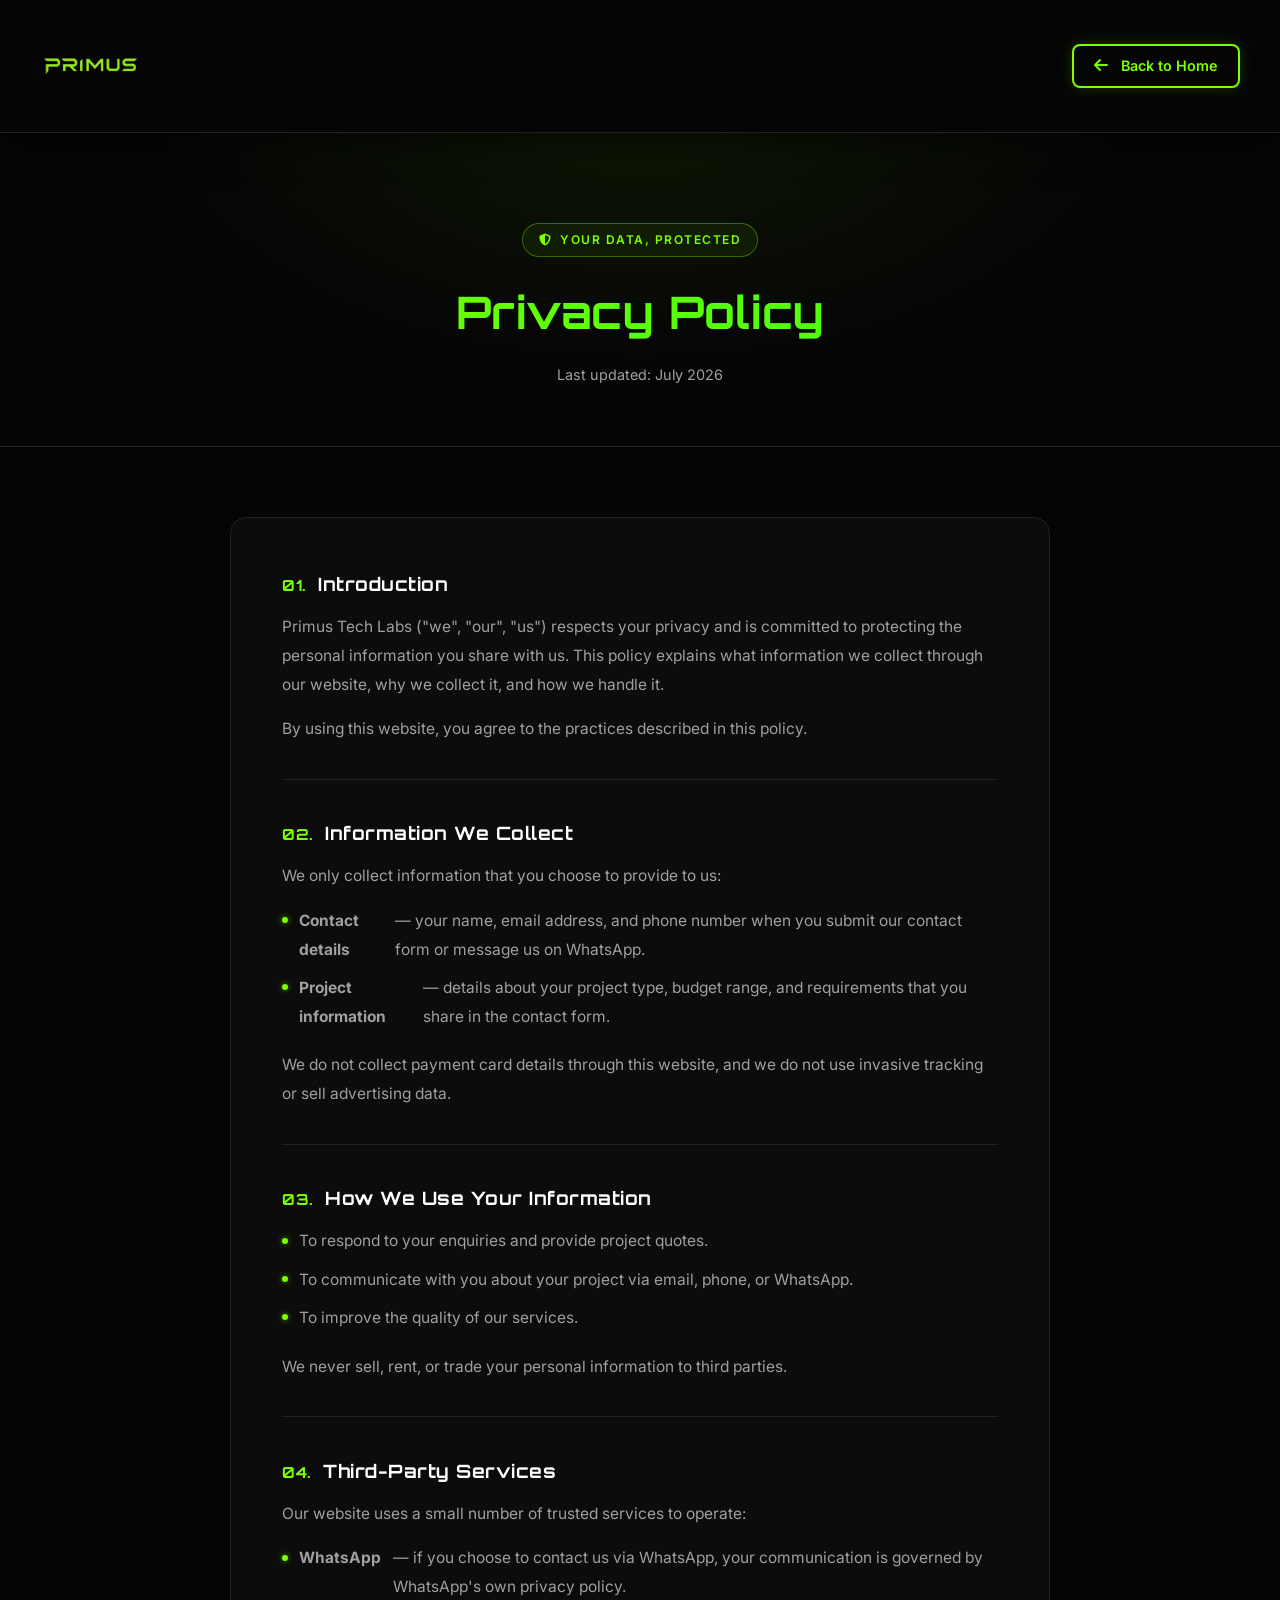
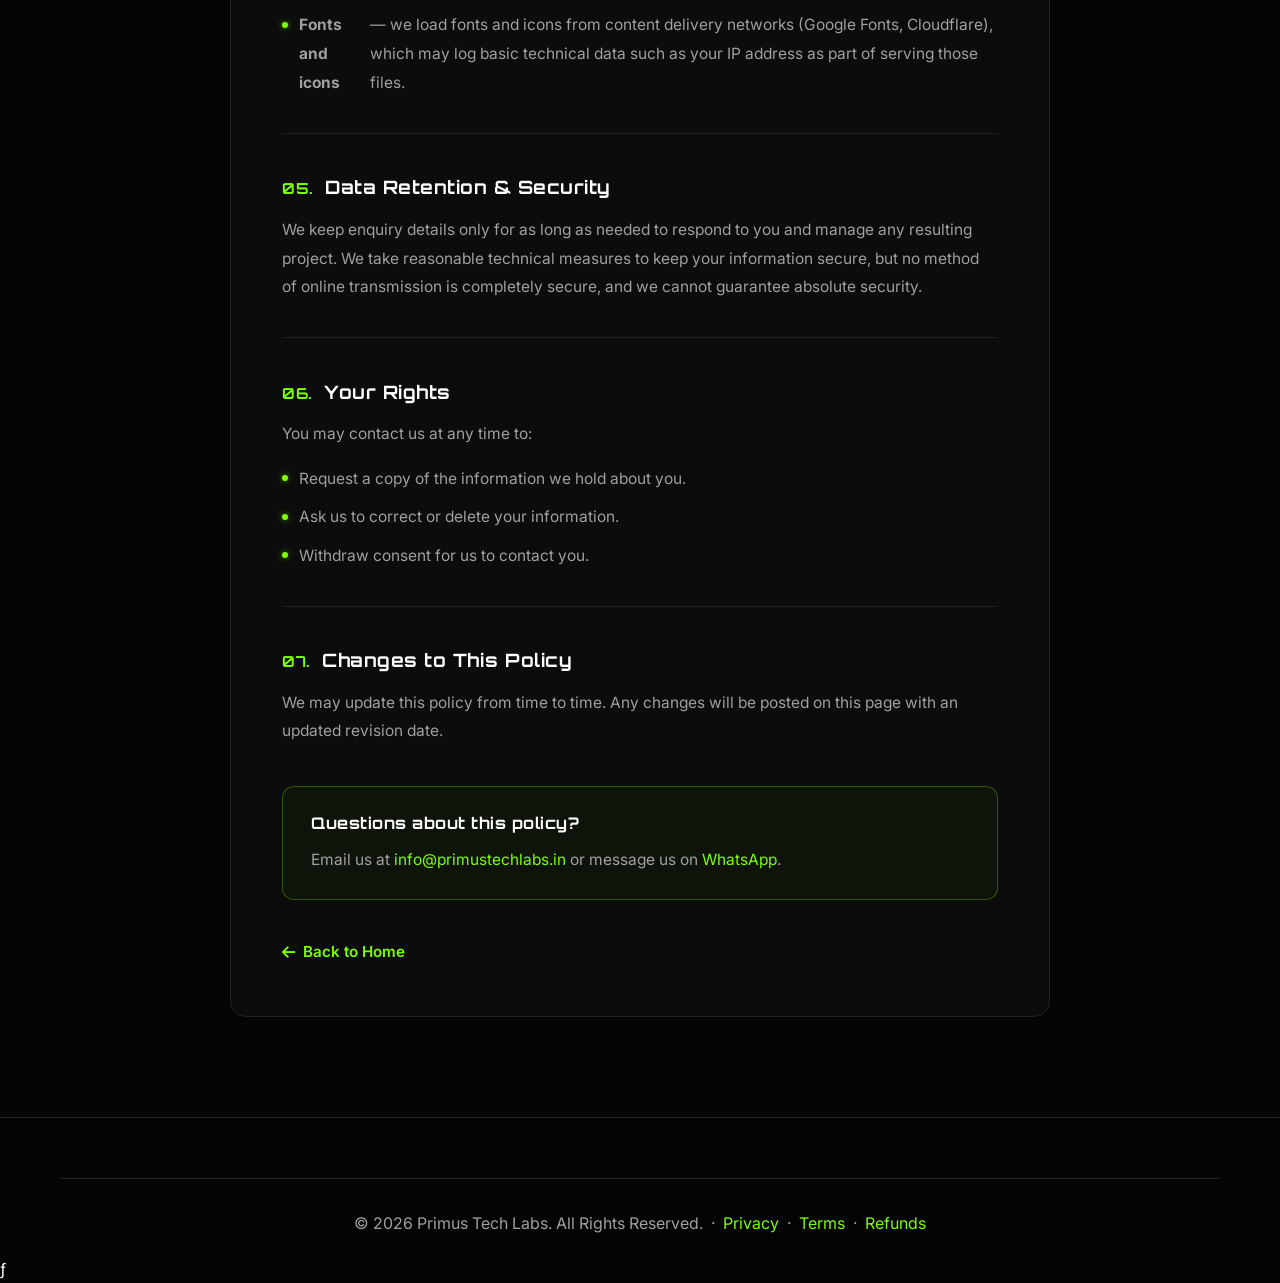
==== commit c3a5e68e: "Redesign site sections, add README and legal/utility pages" ====
--- a/privacy.html
+++ b/privacy.html
@@ -57,8 +57,6 @@
                         our contact form or message us on WhatsApp.</li>
                     <li><strong>Project information</strong> — details about your project type, budget range, and
                         requirements that you share in the contact form.</li>
-                    <li><strong>Chat messages</strong> — questions and messages you send through our Primus AI chat
-                        assistant.</li>
                 </ul>
                 <p>We do not collect payment card details through this website, and we do not use invasive tracking
                     or sell advertising data.</p>
@@ -69,7 +67,7 @@
                 <ul>
                     <li>To respond to your enquiries and provide project quotes.</li>
                     <li>To communicate with you about your project via email, phone, or WhatsApp.</li>
-                    <li>To improve our services and the quality of responses from our chat assistant.</li>
+                    <li>To improve the quality of our services.</li>
                 </ul>
                 <p>We never sell, rent, or trade your personal information to third parties.</p>
 
@@ -78,8 +76,6 @@
                 <h2><span class="legal-num">04.</span> Third-Party Services</h2>
                 <p>Our website uses a small number of trusted services to operate:</p>
                 <ul>
-                    <li><strong>Chat assistant</strong> — messages sent to Primus AI are processed through our
-                        automation workflow to generate responses and record enquiries.</li>
                     <li><strong>WhatsApp</strong> — if you choose to contact us via WhatsApp, your communication is
                         governed by WhatsApp's own privacy policy.</li>
                     <li><strong>Fonts and icons</strong> — we load fonts and icons from content delivery networks
@@ -130,10 +126,12 @@
             <div class="footer-bottom">
                 <p>&copy; 2026 Primus Tech Labs. All Rights Reserved. &nbsp;·&nbsp; <a href="privacy.html"
                         style="color: var(--primary-green); text-decoration: none;">Privacy</a> &nbsp;·&nbsp;
-                    <a href="terms.html" style="color: var(--primary-green); text-decoration: none;">Terms</a></p>
+                    <a href="terms.html" style="color: var(--primary-green); text-decoration: none;">Terms</a>
+                    &nbsp;·&nbsp;
+                    <a href="refund.html" style="color: var(--primary-green); text-decoration: none;">Refunds</a></p>
             </div>
         </div>
     </footer>
 </body>
 
-</html>+</html>ƒ
--- a/style.css
+++ b/style.css
@@ -419,6 +419,11 @@
         margin: 0.8rem auto;
         display: inline-flex;
     }
+
+    .logo {
+        height: 105px;
+        max-width: 200px;
+    }
 }
 
 @media (max-width: 480px) {
@@ -428,8 +433,8 @@
     }
 
     .logo {
-        height: 38px;
-        max-width: 130px;
+        height: 95px;
+        max-width: 190px;
     }
 
     .brand-text {
@@ -1105,98 +1110,490 @@
     padding: 80px 0;
 }
 
-.services-grid {
+.svc-split {
     display: grid;
-    grid-template-columns: repeat(auto-fit, minmax(280px, 1fr));
-    gap: 2rem;
-}
-
-.service-card {
-    background: rgba(17, 17, 17, 0.6);
+    grid-template-columns: 1fr 1.15fr;
     border: 1px solid var(--border-color);
-    backdrop-filter: blur(10px);
-    padding: 2.5rem 2rem;
     border-radius: 12px;
-    transition: all var(--transition);
-    animation: fadeInUp 0.8s ease-out;
-    text-align: center;
-}
-
-.service-card:hover {
+    overflow: hidden;
+    background: var(--bg-card);
+    min-height: 480px;
+    max-width: 1040px;
+    margin: 0 auto;
+}
+
+.svc-accordion {
+    border-right: 1px solid var(--border-color);
+}
+
+.svc-acc-row {
+    border-bottom: 1px solid var(--border-color);
+    padding: 20px 26px;
+    cursor: pointer;
+    transition: background 0.2s;
+}
+
+.svc-acc-row:last-child {
+    border-bottom: none;
+}
+
+.svc-acc-row:hover {
+    background: rgba(255, 255, 255, 0.02);
+}
+
+.svc-acc-row.active {
+    background: rgba(124, 255, 0, 0.04);
+}
+
+.svc-acc-head {
+    display: flex;
+    align-items: baseline;
+    gap: 14px;
+}
+
+.svc-acc-num {
+    font-family: 'Inter', sans-serif;
+    font-weight: 700;
+    font-size: 12px;
+    color: var(--text-secondary);
+    transition: color 0.2s;
+}
+
+.svc-acc-row.active .svc-acc-num {
+    color: var(--primary-green);
+}
+
+.svc-acc-title {
+    font-family: 'Orbitron', sans-serif;
+    font-weight: 700;
+    font-size: 14.5px;
+    letter-spacing: 0.02em;
+    color: var(--text-secondary);
+    transition: color 0.2s;
+}
+
+.svc-acc-row.active .svc-acc-title {
+    color: var(--text-primary);
+}
+
+.svc-acc-body {
+    max-height: 0;
+    overflow: hidden;
+    opacity: 0;
+    transition: max-height 0.3s ease, opacity 0.25s ease, margin-top 0.3s ease;
+}
+
+.svc-acc-row.active .svc-acc-body {
+    max-height: 120px;
+    opacity: 1;
+    margin-top: 12px;
+}
+
+.svc-acc-sub {
+    color: var(--text-secondary);
+    font-size: 13.5px;
+    line-height: 1.5;
+    margin-bottom: 12px;
+}
+
+.svc-acc-link {
+    display: inline-flex;
+    align-items: center;
+    gap: 6px;
+    font-family: 'Inter', sans-serif;
+    font-weight: 600;
+    font-size: 13px;
+    color: var(--primary-green);
+    text-decoration: none;
+    transition: gap 0.2s;
+}
+
+.svc-acc-link:hover {
+    gap: 10px;
+}
+
+.svc-visual-panel {
+    padding: 34px;
+    display: flex;
+    align-items: center;
+    justify-content: center;
+}
+
+@media (max-width: 780px) {
+    .svc-split {
+        grid-template-columns: 1fr;
+    }
+
+    .svc-visual-panel {
+        border-top: 1px solid var(--border-color);
+        padding: 26px;
+    }
+}
+
+/* ---- service visual mockups ---- */
+.svc-mock {
+    width: 100%;
+    max-width: 420px;
+    border: 1px solid var(--border-color);
+    border-radius: 10px;
+    background: rgba(255, 255, 255, 0.02);
+    padding: 14px;
+    min-height: 190px;
+}
+
+.svc-line {
+    height: 8px;
+    background: var(--border-color);
+    border-radius: 4px;
+}
+
+.svc-line.dim {
+    background: rgba(255, 255, 255, 0.04);
+}
+
+.svc-line.lg {
+    width: 70%;
+    height: 12px;
+    margin-bottom: 8px;
+}
+
+.svc-line.md {
+    width: 50%;
+    margin-bottom: 6px;
+}
+
+.svc-line.sm {
+    width: 34%;
+}
+
+.svc-line.xs {
+    width: 56px;
+    height: 6px;
+}
+
+.svc-mock.browser {
+    padding: 0;
+    overflow: hidden;
+}
+
+.svc-mock-bar {
+    display: flex;
+    align-items: center;
+    gap: 6px;
+    padding: 10px 12px;
+    border-bottom: 1px solid var(--border-color);
+}
+
+.svc-mock-dot {
+    width: 7px;
+    height: 7px;
+    border-radius: 50%;
+    background: var(--border-color);
+}
+
+.svc-mock-url {
+    margin-left: 8px;
+    font-family: 'Inter', sans-serif;
+    font-size: 10px;
+    color: var(--text-secondary);
+    background: var(--bg-dark);
+    border: 1px solid var(--border-color);
+    padding: 4px 10px;
+    border-radius: 999px;
+}
+
+.svc-mock-body {
+    padding: 20px;
+}
+
+.svc-mock-nav {
+    display: flex;
+    gap: 12px;
+    margin-bottom: 22px;
+}
+
+.svc-mock-nav span {
+    width: 28px;
+    height: 5px;
+    background: var(--border-color);
+    border-radius: 3px;
+}
+
+.svc-mock-btn {
+    width: 78px;
+    height: 20px;
+    background: var(--primary-green);
+    border-radius: 6px;
+}
+
+.svc-mock-cardrow {
+    display: flex;
+    gap: 10px;
+}
+
+.svc-mock-card {
+    flex: 1;
+    height: 46px;
+    border: 1px solid var(--border-color);
+    border-radius: 6px;
+    background: var(--bg-dark);
+}
+
+.svc-mock.split {
+    display: flex;
+    align-items: stretch;
+    padding: 0;
+}
+
+.svc-mock-half {
+    flex: 1;
+    padding: 20px;
+}
+
+.svc-mock-half.old {
+    opacity: 0.5;
+}
+
+.svc-mock-half.new {
+    background: linear-gradient(180deg, rgba(124, 255, 0, 0.06), transparent);
+}
+
+.svc-mock-tag {
+    display: block;
+    font-family: 'Inter', sans-serif;
+    font-size: 10px;
+    font-weight: 600;
+    color: var(--text-secondary);
+    text-transform: uppercase;
+    letter-spacing: 0.06em;
+    margin-bottom: 12px;
+}
+
+.svc-mock-tag.accent {
+    color: var(--primary-green);
+}
+
+.svc-mock-divider {
+    width: 1px;
+    background: var(--border-color);
+}
+
+.svc-mock.canvas {
+    display: flex;
+    gap: 30px;
+    align-items: center;
+    justify-content: center;
+    padding: 30px 16px;
+    position: relative;
+}
+
+.svc-artboard {
+    width: 120px;
+    height: 164px;
+    border: 1.5px dashed var(--border-color);
+    border-radius: 6px;
+    position: relative;
+    padding: 12px;
+}
+
+.svc-artboard .svc-label {
+    font-family: 'Inter', sans-serif;
+    font-size: 9.5px;
+    font-weight: 600;
+    color: var(--text-secondary);
+    display: block;
+    margin-bottom: 10px;
+}
+
+.svc-canvas-arrow {
+    color: var(--text-secondary);
+    font-size: 18px;
+}
+
+.svc-cursor {
+    position: absolute;
+    top: 32%;
+    left: 52%;
+    display: flex;
+    align-items: center;
+    gap: 4px;
+}
+
+.svc-cursor span {
+    font-family: 'Inter', sans-serif;
+    font-weight: 700;
+    font-size: 9px;
+    background: var(--primary-green);
+    color: var(--bg-dark);
+    padding: 1px 5px;
+    border-radius: 4px;
+}
+
+.svc-mock.chat {
+    padding: 0;
+    overflow: hidden;
+}
+
+.svc-chat-head {
+    display: flex;
+    align-items: center;
+    gap: 8px;
+    padding: 12px 14px;
+    border-bottom: 1px solid var(--border-color);
+    font-family: 'Inter', sans-serif;
+    font-weight: 600;
+    font-size: 12px;
+    color: var(--text-secondary);
+}
+
+.svc-chat-dot {
+    width: 7px;
+    height: 7px;
+    border-radius: 50%;
+    background: var(--primary-green);
+    box-shadow: 0 0 8px 1px rgba(124, 255, 0, 0.5);
+}
+
+.svc-chat-body {
+    padding: 16px;
+    display: flex;
+    flex-direction: column;
+    gap: 10px;
+    min-height: 120px;
+}
+
+.svc-bubble {
+    font-family: 'Inter', sans-serif;
+    font-size: 12.5px;
+    padding: 9px 12px;
+    max-width: 78%;
+    line-height: 1.4;
+    border-radius: 10px;
+}
+
+.svc-bubble.bot {
+    align-self: flex-start;
+    background: var(--bg-dark);
+    color: var(--text-secondary);
+    border: 1px solid var(--border-color);
+}
+
+.svc-bubble.user {
+    align-self: flex-end;
+    background: var(--primary-green);
+    color: var(--bg-dark);
+    font-weight: 500;
+}
+
+.svc-chat-input {
+    display: flex;
+    align-items: center;
+    justify-content: space-between;
+    padding: 10px 14px;
+    border-top: 1px solid var(--border-color);
+    font-family: 'Inter', sans-serif;
+    font-size: 11px;
+    color: var(--text-secondary);
+}
+
+.svc-mock.phone {
+    display: flex;
+    justify-content: center;
+    padding: 20px;
+}
+
+.svc-phone-frame {
+    width: 170px;
+    border: 1.5px solid var(--border-color);
+    border-radius: 22px;
+    padding: 12px;
+    background: var(--bg-dark);
+}
+
+.svc-phone-notch {
+    width: 40px;
+    height: 4px;
+    background: var(--border-color);
+    border-radius: 2px;
+    margin: 0 auto 12px;
+}
+
+.svc-post-head {
+    display: flex;
+    align-items: center;
+    gap: 6px;
+    margin-bottom: 10px;
+}
+
+.svc-avatar {
+    width: 18px;
+    height: 18px;
+    border-radius: 50%;
+    background: var(--primary-green);
+}
+
+.svc-post-media {
+    width: 100%;
+    height: 100px;
+    border-radius: 6px;
+    background: linear-gradient(135deg, #1a1a1a, #242424);
+    margin-bottom: 10px;
+}
+
+.svc-post-actions {
+    display: flex;
+    gap: 8px;
+    margin-bottom: 6px;
+}
+
+.svc-post-actions span {
+    width: 12px;
+    height: 12px;
+    border: 1px solid var(--text-secondary);
+    border-radius: 3px;
+}
+
+.svc-mock.nodes {
+    position: relative;
+    height: 200px;
+}
+
+.svc-node {
+    position: absolute;
+    font-family: 'Inter', sans-serif;
+    font-weight: 600;
+    font-size: 11.5px;
+    border: 1px solid var(--border-color);
+    background: var(--bg-dark);
+    padding: 10px 15px;
+    color: var(--text-secondary);
+    border-radius: 999px;
+}
+
+.svc-node.center {
+    top: 50%;
+    left: 50%;
+    transform: translate(-50%, -50%);
+    color: var(--bg-dark);
+    background: var(--primary-green);
     border-color: var(--primary-green);
-    box-shadow: 0 0 40px rgba(124, 255, 0, 0.4);
-    transform: scale(1.05) translateY(-10px);
-    background: rgba(17, 17, 17, 0.9);
-}
-
-.service-icon {
-    font-size: 2.5rem;
-    margin-bottom: 1rem;
-    display: inline-block;
-    transition: all var(--transition);
-    color: var(--primary-green);
-}
-
-.service-card:hover .service-icon {
-    transform: scale(1.3);
-    text-shadow: 0 0 20px rgba(124, 255, 0, 0.5);
-}
-
-.service-card h3 {
-    font-size: 1.5rem;
-    margin-bottom: 1rem;
-    color: var(--primary-green);
-}
-
-.service-card p {
-    color: var(--text-secondary);
-    line-height: 1.8;
-}
-
-@media (max-width: 768px) {
-    .services-grid {
-        grid-template-columns: repeat(auto-fit, minmax(250px, 1fr));
-        gap: 1.5rem;
-    }
-
-    .service-card {
-        padding: 1.5rem 1.2rem;
-    }
-
-    .service-icon {
-        font-size: 2rem;
-    }
-
-    .service-card h3 {
-        font-size: 1.2rem;
-    }
-
-    .service-card p {
-        font-size: 0.9rem;
-    }
-}
-
-@media (max-width: 480px) {
-    .services-grid {
-        grid-template-columns: 1fr;
-        gap: 1rem;
-    }
-
-    .service-card {
-        padding: 1.2rem 1rem;
-    }
-
-    .service-icon {
-        font-size: 1.8rem;
-    }
-
-    .service-card h3 {
-        font-size: 1.1rem;
-    }
-
-    .service-card p {
-        font-size: 0.85rem;
-    }
+    box-shadow: 0 0 16px 2px rgba(124, 255, 0, 0.4);
+}
+
+.svc-node.n1 {
+    top: 10px;
+    left: 16px;
+}
+
+.svc-node.n2 {
+    top: 10px;
+    right: 16px;
+}
+
+.svc-node.n3 {
+    bottom: 10px;
+    left: 50%;
+    transform: translateX(-50%);
 }
 
 /* ==================== WHY CHOOSE US SECTION ==================== */
@@ -1428,145 +1825,239 @@
 
 .portfolio {
     padding: 80px 0;
-    background: linear-gradient(180deg, rgba(124, 255, 0, 0.05) 0%, rgba(5, 5, 5, 1) 100%);
     border-top: 1px solid var(--border-color);
 }
 
-.portfolio-grid {
+.proj-spotlight {
     display: grid;
-    grid-template-columns: repeat(auto-fit, minmax(350px, 1fr));
-    gap: 2rem;
-}
-
-.portfolio-card {
-    background: rgba(17, 17, 17, 0.7);
+    grid-template-columns: 1.25fr 1fr;
+    gap: 42px;
+    align-items: start;
+    max-width: 1040px;
+    margin: 0 auto;
+}
+
+@media (max-width: 820px) {
+    .proj-spotlight {
+        grid-template-columns: 1fr;
+    }
+}
+
+.proj-browser-frame {
     border: 1px solid var(--border-color);
-    backdrop-filter: blur(10px);
-    border-radius: 12px;
+    border-radius: 14px;
     overflow: hidden;
-    transition: all var(--transition);
-    animation: fadeInUp 0.8s ease-out;
-}
-
-.portfolio-card:hover {
-    border-color: var(--primary-green);
-    box-shadow: 0 0 40px rgba(124, 255, 0, 0.4);
-    transform: translateY(-10px);
-}
-
-.portfolio-image {
-    position: relative;
+    background: var(--bg-card);
+}
+
+.proj-browser-bar {
+    display: flex;
+    align-items: center;
+    gap: 7px;
+    padding: 11px 14px;
+    border-bottom: 1px solid var(--border-color);
+}
+
+.proj-b-dot {
+    width: 8px;
+    height: 8px;
+    border-radius: 50%;
+    background: var(--border-color);
+}
+
+.proj-b-url {
+    margin-left: 8px;
+    flex: 1;
+    text-align: center;
+    font-family: 'Inter', sans-serif;
+    font-size: 10.5px;
+    color: var(--text-secondary);
+    background: rgba(255, 255, 255, 0.03);
+    border: 1px solid var(--border-color);
+    padding: 4px 12px;
+    border-radius: 999px;
     overflow: hidden;
-    height: 250px;
-}
-
-.portfolio-image img {
+    text-overflow: ellipsis;
+    white-space: nowrap;
+}
+
+.proj-browser-body {
+    width: 100%;
+    aspect-ratio: 16 / 10;
+    background: #0c0c0c;
+    overflow: hidden;
+}
+
+.proj-browser-body img {
     width: 100%;
     height: 100%;
     object-fit: cover;
-    transition: transform var(--transition);
-}
-
-.portfolio-card:hover .portfolio-image img {
-    transform: scale(1.1);
-}
-
-.portfolio-overlay {
-    position: absolute;
-    top: 0;
-    left: 0;
-    right: 0;
-    bottom: 0;
-    background: rgba(5, 5, 5, 0.8);
+    display: block;
+}
+
+.proj-browser-body.proj-cta-body {
     display: flex;
     align-items: center;
     justify-content: center;
-    opacity: 0;
-    transition: opacity var(--transition);
-    backdrop-filter: blur(5px);
-}
-
-.portfolio-card:hover .portfolio-overlay {
+    flex-direction: column;
+    gap: 10px;
+    border: 1.5px dashed var(--border-color);
+}
+
+.proj-cta-plus {
+    font-family: 'Orbitron', sans-serif;
+    font-size: 38px;
+    color: var(--primary-green);
+}
+
+.proj-info-eyebrow {
+    font-family: 'Inter', sans-serif;
+    font-weight: 600;
+    font-size: 11px;
+    color: var(--primary-green);
+    text-transform: uppercase;
+    letter-spacing: 0.08em;
+    margin-bottom: 10px;
+}
+
+.proj-info-title {
+    font-family: 'Orbitron', sans-serif;
+    font-weight: 700;
+    font-size: 26px;
+    margin-bottom: 8px;
+}
+
+.proj-info-client {
+    font-family: 'Inter', sans-serif;
+    font-size: 12.5px;
+    color: var(--text-secondary);
+    opacity: 0.8;
+    margin-bottom: 18px;
+}
+
+.proj-info-desc {
+    color: var(--text-secondary);
+    font-size: 14.5px;
+    line-height: 1.7;
+    margin-bottom: 22px;
+}
+
+.proj-info-tags {
+    display: flex;
+    flex-wrap: wrap;
+    gap: 8px;
+    margin-bottom: 26px;
+}
+
+.proj-info-tags span {
+    font-family: 'Inter', sans-serif;
+    font-size: 11.5px;
+    font-weight: 500;
+    color: var(--text-secondary);
+    border: 1px solid var(--border-color);
+    padding: 5px 12px;
+    border-radius: 999px;
+}
+
+.proj-live-btn {
+    display: inline-flex;
+    align-items: center;
+    gap: 8px;
+    width: fit-content;
+    font-family: 'Inter', sans-serif;
+    font-weight: 600;
+    font-size: 13px;
+    color: var(--bg-dark);
+    background: var(--primary-green);
+    padding: 11px 20px;
+    border-radius: 999px;
+    text-decoration: none;
+    box-shadow: 0 0 20px rgba(124, 255, 0, 0.3);
+    transition: all var(--transition);
+}
+
+.proj-live-btn:hover {
+    background: var(--accent-green);
+    box-shadow: 0 0 30px rgba(124, 255, 0, 0.5);
+    transform: translateY(-2px);
+}
+
+.proj-cta-btn {
+    font-family: 'Inter', sans-serif;
+    font-weight: 600;
+    font-size: 13px;
+    color: var(--primary-green);
+    border: 1px solid var(--primary-green);
+    padding: 10px 19px;
+    border-radius: 999px;
+    text-decoration: none;
+    transition: all var(--transition);
+}
+
+.proj-cta-btn:hover {
+    background: var(--primary-green);
+    color: var(--bg-dark);
+}
+
+.proj-thumb-strip {
+    display: flex;
+    gap: 12px;
+    margin: 30px auto 0;
+    max-width: 1040px;
+    overflow-x: auto;
+    padding-bottom: 8px;
+}
+
+.proj-thumb-item {
+    width: 88px;
+    height: 58px;
+    border-radius: 8px;
+    overflow: hidden;
+    flex-shrink: 0;
+    border: 2px solid transparent;
+    cursor: pointer;
+    opacity: 0.5;
+    background: var(--bg-card);
+    transition: opacity 0.2s, border-color 0.2s;
+    display: flex;
+    align-items: center;
+    justify-content: center;
+}
+
+.proj-thumb-item img {
+    width: 100%;
+    height: 100%;
+    object-fit: cover;
+    display: block;
+}
+
+.proj-thumb-item.active {
     opacity: 1;
-}
-
-.portfolio-content {
-    padding: 1.5rem;
-}
-
-.portfolio-content h3 {
-    color: var(--primary-green);
-    font-size: 1.3rem;
-    margin-bottom: 0.5rem;
-}
-
-.portfolio-content p {
-    color: var(--text-secondary);
-    font-size: 0.95rem;
-    margin-bottom: 1rem;
-    line-height: 1.6;
-}
-
-@media (max-width: 768px) {
-    .portfolio-grid {
-        grid-template-columns: repeat(auto-fit, minmax(280px, 1fr));
-        gap: 1.5rem;
-    }
-
-    .portfolio-image {
-        height: 200px;
-    }
-
-    .portfolio-content {
-        padding: 1.2rem;
-    }
-
-    .portfolio-content h3 {
-        font-size: 1.1rem;
-    }
-
-    .portfolio-content p {
-        font-size: 0.9rem;
-    }
-
-    .tech-tag {
-        font-size: 0.75rem;
-        padding: 0.25rem 0.6rem;
-    }
-}
-
-@media (max-width: 480px) {
-    .portfolio-grid {
-        grid-template-columns: 1fr;
-    }
-
-    .portfolio-image {
-        height: 180px;
-    }
-
-    .portfolio-content h3 {
-        font-size: 1rem;
-    }
-
-    .portfolio-content p {
-        font-size: 0.85rem;
-    }
-}
-
-.tech-tags {
-    display: flex;
-    flex-wrap: wrap;
-    gap: 0.5rem;
-}
-
-.tech-tag {
-    display: inline-block;
-    background: rgba(124, 255, 0, 0.1);
-    color: var(--primary-green);
-    padding: 0.3rem 0.8rem;
-    border-radius: 4px;
-    font-size: 0.8rem;
-    border: 1px solid rgba(124, 255, 0, 0.3);
+    border-color: var(--primary-green);
+}
+
+.proj-thumb-item.proj-cta-thumb {
+    border: 1.5px dashed var(--border-color);
+    font-family: 'Orbitron', sans-serif;
+    color: var(--primary-green);
+    font-size: 18px;
+}
+
+.proj-thumb-item.proj-cta-thumb.active {
+    border-style: solid;
+}
+
+.proj-progress {
+    font-family: 'Inter', sans-serif;
+    font-size: 11px;
+    color: var(--text-secondary);
+    margin: 12px auto 0;
+    max-width: 1040px;
+}
+
+.proj-progress span {
+    color: var(--primary-green);
+    font-weight: 600;
 }
 
 /* ==================== TECHNOLOGIES SECTION ==================== */
@@ -1574,94 +2065,96 @@
 .technologies {
     padding: 80px 0;
     border-top: 1px solid var(--border-color);
-}
-
-.tech-grid {
-    display: grid;
-    grid-template-columns: repeat(auto-fit, minmax(200px, 1fr));
-    gap: 2rem;
-}
-
-.tech-card {
-    background: rgba(17, 17, 17, 0.6);
-    border: 1px solid var(--border-color);
-    backdrop-filter: blur(10px);
-    padding: 2rem;
-    border-radius: 12px;
-    text-align: center;
-    transition: all var(--transition);
-    animation: fadeInUp 0.8s ease-out;
-}
-
-.tech-card:hover {
-    border-color: var(--primary-green);
-    box-shadow: 0 0 30px rgba(124, 255, 0, 0.4);
-    transform: translateY(-8px) rotateY(10deg);
-}
-
-.tech-logo {
-    font-size: 1.8rem;
-    font-weight: 700;
-    color: var(--primary-green);
-    margin-bottom: 1rem;
-    font-family: 'Orbitron', sans-serif;
-}
-
-.tech-logo-img {
-    width: 60px;
-    height: 60px;
-    margin: 0 auto 1rem;
-    filter: brightness(1.2);
-    transition: all var(--transition);
-}
-
-.tech-card:hover .tech-logo-img {
-    filter: brightness(1.5) drop-shadow(0 0 10px rgba(124, 255, 0, 0.6));
-    transform: scale(1.1);
-}
-
-.tech-card p {
-    color: var(--text-secondary);
-    font-size: 0.95rem;
+    background-image:
+        linear-gradient(rgba(255, 255, 255, 0.025) 1px, transparent 1px),
+        linear-gradient(90deg, rgba(255, 255, 255, 0.025) 1px, transparent 1px);
+    background-size: 44px 44px;
+}
+
+.tb-board {
+    column-count: 2;
+    column-gap: 64px;
+    max-width: 980px;
+    margin: 0 auto;
+}
+
+.tb-group {
+    break-inside: avoid-column;
+    margin-bottom: 38px;
+}
+
+.tb-group-title {
+    display: flex;
+    align-items: center;
+    gap: 14px;
+    font-size: 13px;
+    color: var(--primary-green);
+    text-transform: uppercase;
+    letter-spacing: 0.1em;
+    margin-bottom: 24px;
+}
+
+.tb-group-title::after {
+    content: "";
+    flex: 1;
+    height: 1px;
+    background: var(--border-color);
+}
+
+.tb-skill {
+    margin-bottom: 22px;
+}
+
+.tb-skill:last-child {
+    margin-bottom: 0;
+}
+
+.tb-skill-row {
+    display: flex;
+    justify-content: space-between;
+    align-items: baseline;
+    margin-bottom: 9px;
+}
+
+.tb-skill-name {
+    font-family: 'Inter', sans-serif;
+    font-weight: 600;
+    font-size: 14.5px;
+    color: var(--text-primary);
+}
+
+.tb-skill-pct {
+    font-family: 'Inter', sans-serif;
+    font-weight: 600;
+    font-size: 13px;
+    color: var(--primary-green);
+}
+
+.tb-bar-track {
+    height: 5px;
+    border-radius: 999px;
+    background: rgba(255, 255, 255, 0.06);
+    overflow: hidden;
+}
+
+.tb-bar-fill {
+    height: 100%;
+    border-radius: 999px;
+    width: 0;
+    background: linear-gradient(90deg, rgba(124, 255, 0, 0.65), var(--accent-green));
+    transition: width 1s cubic-bezier(.2, .8, .2, 1);
+}
+
+@media (prefers-reduced-motion: reduce) {
+    .tb-bar-fill {
+        transition: none;
+    }
 }
 
 @media (max-width: 768px) {
-    .tech-grid {
-        grid-template-columns: repeat(auto-fit, minmax(150px, 1fr));
-        gap: 1.5rem;
-    }
-
-    .tech-card {
-        padding: 1.5rem 1rem;
-    }
-
-    .tech-logo-img {
-        width: 50px;
-        height: 50px;
-    }
-
-    .tech-card p {
-        font-size: 0.85rem;
-    }
-}
-
-@media (max-width: 480px) {
-    .tech-grid {
-        grid-template-columns: repeat(2, 1fr);
-        gap: 1rem;
-    }
-
-    .tech-card {
-        padding: 1.2rem 0.8rem;
-    }
-
-    .tech-logo-img {
-        width: 45px;
-        height: 45px;
-    }
-
-    .tech-card p {
-        font-size: 0.8rem;
+    .tb-board {
+        column-count: 1;
+        column-gap: 0;
     }
 }
 
@@ -2112,38 +2605,39 @@
 
 /* ==================== CTA SECTION ==================== */
 
-.cta-section {
+.cta-section-v2 {
     padding: 80px 0;
     border-top: 1px solid var(--border-color);
 }
 
-.cta-card {
-    background: rgba(17, 17, 17, 0.8);
-    border: 2px solid var(--primary-green);
-    backdrop-filter: blur(10px);
-    padding: 3rem 2.5rem;
-    border-radius: 12px;
+.cta-box {
+    max-width: 640px;
+    margin: 0 auto;
     text-align: center;
-    animation: fadeInUp 0.8s ease-out;
-    box-shadow: 0 0 40px rgba(124, 255, 0, 0.3);
-}
-
-.cta-card:hover {
-    box-shadow: 0 0 60px rgba(124, 255, 0, 0.5);
-    animation: glow 2s infinite;
-}
-
-.cta-card h2 {
-    font-size: 2.5rem;
-    margin-bottom: 1rem;
-    color: var(--primary-green);
-}
-
-.cta-card p {
-    color: var(--text-secondary);
-    font-size: 1.1rem;
-    margin-bottom: 2rem;
-    line-height: 1.8;
+    border: 1px solid var(--border-color);
+    border-radius: 14px;
+    background: var(--bg-card);
+    padding: 56px 44px;
+}
+
+.cta-heading {
+    font-size: clamp(1.7rem, 3.5vw, 2.3rem);
+    line-height: 1.25;
+    margin-bottom: 14px;
+}
+
+.cta-gradient {
+    background: linear-gradient(135deg, var(--primary-green), var(--accent-green));
+    -webkit-background-clip: text;
+    -webkit-text-fill-color: transparent;
+    background-clip: text;
+}
+
+.cta-sub {
+    color: var(--text-secondary);
+    font-size: 1rem;
+    line-height: 1.7;
+    margin-bottom: 30px;
 }
 
 .cta-buttons {
@@ -2153,45 +2647,13 @@
     flex-wrap: wrap;
 }
 
-@media (max-width: 768px) {
-    .cta-card {
-        padding: 2rem 1.5rem;
-    }
-
-    .cta-card h2 {
-        font-size: 1.8rem;
-    }
-
-    .cta-card p {
-        font-size: 1rem;
+@media (max-width: 560px) {
+    .cta-box {
+        padding: 40px 24px;
     }
 
     .cta-buttons {
         flex-direction: column;
-        gap: 0.8rem;
-    }
-}
-
-@media (max-width: 480px) {
-    .cta-card {
-        padding: 1.5rem 1rem;
-    }
-
-    .cta-card h2 {
-        font-size: 1.4rem;
-    }
-
-    .cta-card p {
-        font-size: 0.9rem;
-        margin-bottom: 1.5rem;
-    }
-
-    .cta-buttons {
-        flex-direction: column;
-    }
-
-    .btn {
-        width: 100%;
     }
 }
 
@@ -2203,198 +2665,263 @@
     border-top: 1px solid var(--border-color);
 }
 
-.contact-layout {
+.contact-wrap {
+    max-width: 600px;
+    margin: 0 auto;
+}
+
+.cbuttons {
+    display: grid;
+    grid-template-columns: repeat(4, 1fr);
+    gap: 12px;
+    margin-bottom: 40px;
+}
+
+@media (max-width: 520px) {
+    .cbuttons {
+        grid-template-columns: repeat(2, 1fr);
+    }
+}
+
+.cbtn {
+    display: flex;
+    flex-direction: column;
+    align-items: center;
+    gap: 11px;
+    padding: 24px 10px;
+    border: 1px solid var(--border-color);
+    border-radius: 14px;
+    background: var(--bg-card);
+    text-decoration: none;
+    color: var(--text-primary);
+    transition: all var(--transition);
+}
+
+.cbtn:hover {
+    border-color: var(--primary-green);
+    transform: translateY(-3px);
+    box-shadow: 0 14px 26px -14px rgba(124, 255, 0, 0.3);
+}
+
+.cbtn .icon-circle {
+    width: 42px;
+    height: 42px;
+    border-radius: 50%;
+    border: 1px solid var(--border-color);
+    display: flex;
+    align-items: center;
+    justify-content: center;
+    color: var(--primary-green);
+    transition: border-color 0.2s;
+}
+
+.cbtn:hover .icon-circle {
+    border-color: var(--primary-green);
+}
+
+.cbtn .icon-circle svg {
+    width: 18px;
+    height: 18px;
+}
+
+.cbtn .label {
+    font-family: 'Orbitron', sans-serif;
+    font-weight: 700;
+    font-size: 12.5px;
+}
+
+.cbtn .value {
+    font-family: 'Inter', sans-serif;
+    font-size: 10.5px;
+    color: var(--text-secondary);
+    text-align: center;
+    line-height: 1.4;
+}
+
+.contact-divider {
+    display: flex;
+    align-items: center;
+    gap: 16px;
+    margin-bottom: 36px;
+}
+
+.contact-divider .line {
+    flex: 1;
+    height: 1px;
+    background: var(--border-color);
+}
+
+.contact-divider span:not(.line) {
+    font-family: 'Inter', sans-serif;
+    font-size: 11.5px;
+    font-weight: 500;
+    color: var(--text-secondary);
+    text-transform: uppercase;
+    letter-spacing: 0.06em;
+    white-space: nowrap;
+}
+
+.contact-form .field {
+    margin-bottom: 20px;
+}
+
+.contact-form .field label {
+    display: block;
+    font-family: 'Inter', sans-serif;
+    font-size: 13px;
+    font-weight: 600;
+    color: var(--text-secondary);
+    margin-bottom: 8px;
+}
+
+.contact-form input,
+.contact-form textarea {
+    width: 100%;
+    background: var(--bg-card);
+    border: 1px solid var(--border-color);
+    border-radius: 8px;
+    color: var(--text-primary);
+    font-family: 'Inter', sans-serif;
+    font-size: 14.5px;
+    padding: 12px 14px;
+    outline: none;
+    transition: border-color 0.2s;
+    resize: none;
+}
+
+.contact-form input::placeholder,
+.contact-form textarea::placeholder {
+    color: var(--text-secondary);
+    opacity: 0.6;
+}
+
+.contact-form input:focus,
+.contact-form textarea:focus {
+    border-color: var(--primary-green);
+}
+
+.contact-row2 {
     display: grid;
     grid-template-columns: 1fr 1fr;
-    gap: 3rem;
-    margin-top: 3rem;
-}
-
-.contact-info {
-    display: grid;
-    grid-template-columns: repeat(2, 1fr);
-    gap: 1.5rem;
-}
-
-.info-card {
-    background: rgba(17, 17, 17, 0.7);
+    gap: 16px;
+}
+
+@media (max-width: 460px) {
+    .contact-row2 {
+        grid-template-columns: 1fr;
+    }
+}
+
+.dropdown {
+    position: relative;
+}
+
+.dd-trigger {
+    width: 100%;
+    text-align: left;
+    background: var(--bg-card);
     border: 1px solid var(--border-color);
-    backdrop-filter: blur(10px);
-    padding: 1.5rem;
-    border-radius: 12px;
-    text-align: center;
+    border-radius: 8px;
+    padding: 12px 14px;
+    font-family: 'Inter', sans-serif;
+    font-size: 14px;
+    color: var(--text-secondary);
+    cursor: pointer;
+    display: flex;
+    justify-content: space-between;
+    align-items: center;
+    transition: border-color 0.2s;
+}
+
+.dd-trigger.has-value {
+    color: var(--text-primary);
+}
+
+.dd-trigger.open {
+    border-color: var(--primary-green);
+}
+
+.dd-trigger .chevron {
+    transition: transform 0.2s;
+    color: var(--text-secondary);
+    flex-shrink: 0;
+    margin-left: 10px;
+}
+
+.dd-trigger .chevron svg {
+    width: 14px;
+    height: 14px;
+    display: block;
+}
+
+.dd-trigger.open .chevron {
+    transform: rotate(180deg);
+}
+
+.dd-panel {
+    position: absolute;
+    top: calc(100% + 6px);
+    left: 0;
+    right: 0;
+    z-index: 10;
+    background: var(--bg-card);
+    border: 1px solid var(--border-color);
+    border-radius: 8px;
+    max-height: 230px;
+    overflow-y: auto;
+    display: none;
+    box-shadow: 0 20px 40px -16px rgba(0, 0, 0, 0.6);
+}
+
+.dd-panel.open {
+    display: block;
+}
+
+.dd-option {
+    padding: 11px 14px;
+    font-family: 'Inter', sans-serif;
+    font-size: 13.5px;
+    color: var(--text-secondary);
+    cursor: pointer;
+    transition: background 0.15s, color 0.15s;
+}
+
+.dd-option:hover {
+    background: rgba(255, 255, 255, 0.04);
+    color: var(--text-primary);
+}
+
+.dd-option.selected {
+    color: var(--primary-green);
+    font-weight: 600;
+}
+
+.contact-submit-btn {
+    width: 100%;
+    font-family: 'Inter', sans-serif;
+    font-weight: 700;
+    font-size: 15px;
+    color: var(--bg-dark);
+    background: var(--primary-green);
+    border: none;
+    padding: 15px;
+    border-radius: 8px;
+    cursor: pointer;
     transition: all var(--transition);
-    animation: fadeInUp 0.8s ease-out;
-}
-
-.info-card:hover {
-    border-color: var(--primary-green);
-    box-shadow: 0 0 30px rgba(124, 255, 0, 0.3);
-    transform: translateY(-5px);
-}
-
-.info-icon {
-    font-size: 1.8rem;
-    margin-bottom: 1rem;
-    display: block;
-    color: var(--primary-green);
-}
-
-.info-card h4 {
-    color: var(--primary-green);
-    margin-bottom: 0.8rem;
-}
-
-.info-card a {
-    color: var(--text-secondary);
-    text-decoration: none;
-    transition: color var(--transition);
-}
-
-.info-card a:hover {
-    color: var(--primary-green);
-    text-decoration: underline;
-}
-
-.contact-form {
-    background: rgba(17, 17, 17, 0.7);
-    border: 1px solid var(--border-color);
-    backdrop-filter: blur(10px);
-    padding: 2.5rem;
-    border-radius: 12px;
-    animation: fadeInUp 0.8s ease-out 0.1s both;
-}
-
-.form-group {
-    margin-bottom: 1.5rem;
-    position: relative;
-}
-
-.contact-form input,
-.contact-form select,
-.contact-form textarea {
-    width: 100%;
-    padding: 12px 15px;
-    background: rgba(5, 5, 5, 0.5);
-    border: 1px solid var(--border-color);
-    color: var(--text-primary);
-    border-radius: 8px;
-    font-family: 'Inter', sans-serif;
-    transition: all var(--transition);
-    font-size: 1rem;
-    -webkit-appearance: none;
-    appearance: none;
-}
-
-.contact-form select option {
-    background: #111111;
-    color: var(--text-primary);
-}
-
-.contact-form input::placeholder,
-.contact-form textarea::placeholder {
-    color: var(--text-secondary);
-}
-
-.contact-form input:focus,
-.contact-form select:focus,
-.contact-form textarea:focus {
-    outline: none;
-    border-color: var(--primary-green);
-    background: rgba(5, 5, 5, 0.8);
-    box-shadow: 0 0 15px rgba(124, 255, 0, 0.2);
-}
-
-.contact-form input:valid,
-.contact-form select:valid,
-.contact-form textarea:valid {
-    border-color: var(--accent-green);
-}
-
-@media (max-width: 1024px) {
-    .contact-layout {
-        grid-template-columns: 1fr;
-    }
-
-    .contact-info {
-        grid-template-columns: repeat(2, 1fr);
-    }
+    margin-top: 6px;
+    box-shadow: 0 0 20px rgba(124, 255, 0, 0.3);
+}
+
+.contact-submit-btn:hover {
+    background: var(--accent-green);
+    box-shadow: 0 0 30px rgba(124, 255, 0, 0.5);
+    transform: translateY(-2px);
 }
 
 @media (max-width: 768px) {
-    .contact-info {
-        grid-template-columns: 1fr;
-        gap: 1.5rem;
-        margin-bottom: 2rem;
-    }
-
-    .contact-form {
-        padding: 1.5rem;
-    }
-
-    .info-card {
-        padding: 1.2rem;
-    }
-
-    .info-icon {
-        font-size: 1.6rem;
-    }
-
-    .contact-form input,
-    .contact-form select,
-    .contact-form textarea {
-        padding: 10px 12px;
-        font-size: 0.95rem;
-    }
-}
-
-@media (max-width: 480px) {
-    .contact-info {
-        gap: 1rem;
-    }
-
-    .info-card {
-        padding: 1rem 0.8rem;
-    }
-
-    .info-card h4 {
-        font-size: 1rem;
-    }
-
-    .info-card a {
-        font-size: 0.9rem;
-    }
-
-    .contact-form {
-        padding: 1.2rem 1rem;
-    }
-
-    .form-group {
-        margin-bottom: 1rem;
-    }
-
-    .contact-form input,
-    .contact-form select,
-    .contact-form textarea {
-        padding: 9px 10px;
-        font-size: 0.9rem;
-    }
-}
-
-.error-message {
-    color: #ff4444;
-    font-size: 0.8rem;
-    margin-top: 0.3rem;
-    display: block;
-    min-height: 15px;
-}
-
-.success-message {
-    color: var(--accent-green);
-    font-size: 0.9rem;
-    margin-top: 0.5rem;
-    display: block;
-    min-height: 20px;
+    .contact {
+        padding: 60px 0;
+    }
 }
 
 /* ==================== WHATSAPP BUTTON ==================== */
@@ -2598,7 +3125,8 @@
     position: relative;
     display: block;
     width: 100%;
-    aspect-ratio: 4 / 5;
+    height: 100%;
+    aspect-ratio: 7 / 7;
     object-fit: cover;
     border-radius: 16px;
     border: 1px solid rgba(124, 255, 0, 0.35);
@@ -2808,10 +3336,6 @@
     }
 }
 
-.service-card:hover {
-    transform: translateY(-8px);
-}
-
 /* ==================== LEGAL PAGES ==================== */
 
 .legal-hero {
@@ -2956,4 +3480,35 @@
 
 .legal-back:hover {
     gap: 0.8rem;
+}
+
+/* ==================== CHAT BUTTON ==================== */
+
+.custom-chat-btn {
+    position: fixed;
+    bottom: 30px;
+    right: 30px;
+    width: 60px;
+    height: 60px;
+    border-radius: 50%;
+    background: linear-gradient(135deg, var(--primary-green), var(--accent-green));
+    color: var(--bg-dark);
+    border: none;
+    cursor: pointer;
+    font-size: 1.5rem;
+    display: flex;
+    align-items: center;
+    justify-content: center;
+    box-shadow: 0 0 30px rgba(124, 255, 0, 0.6);
+    transition: all var(--transition);
+    z-index: 999;
+}
+
+.custom-chat-btn:hover {
+    transform: translateY(-5px) scale(1.1);
+    box-shadow: 0 0 50px rgba(124, 255, 0, 0.8);
+}
+
+.custom-chat-btn:active {
+    transform: scale(0.95);
 }
